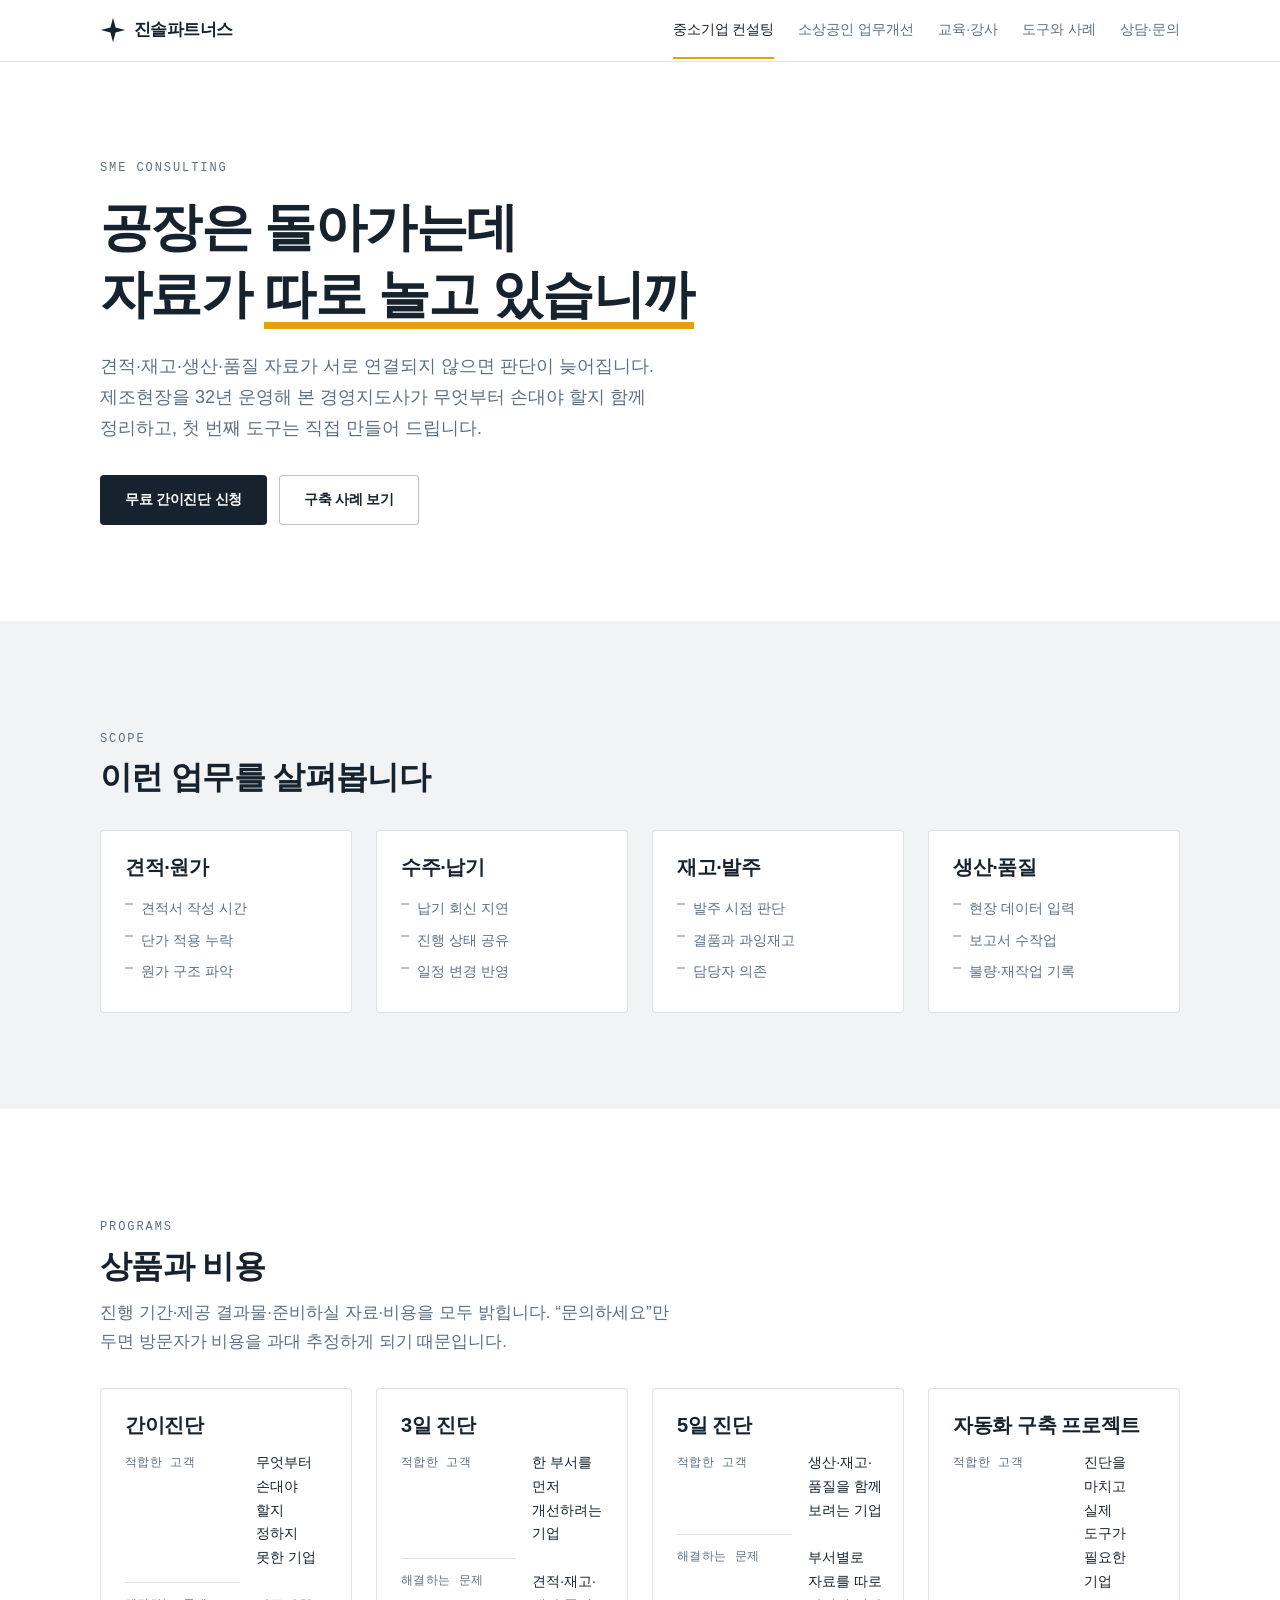
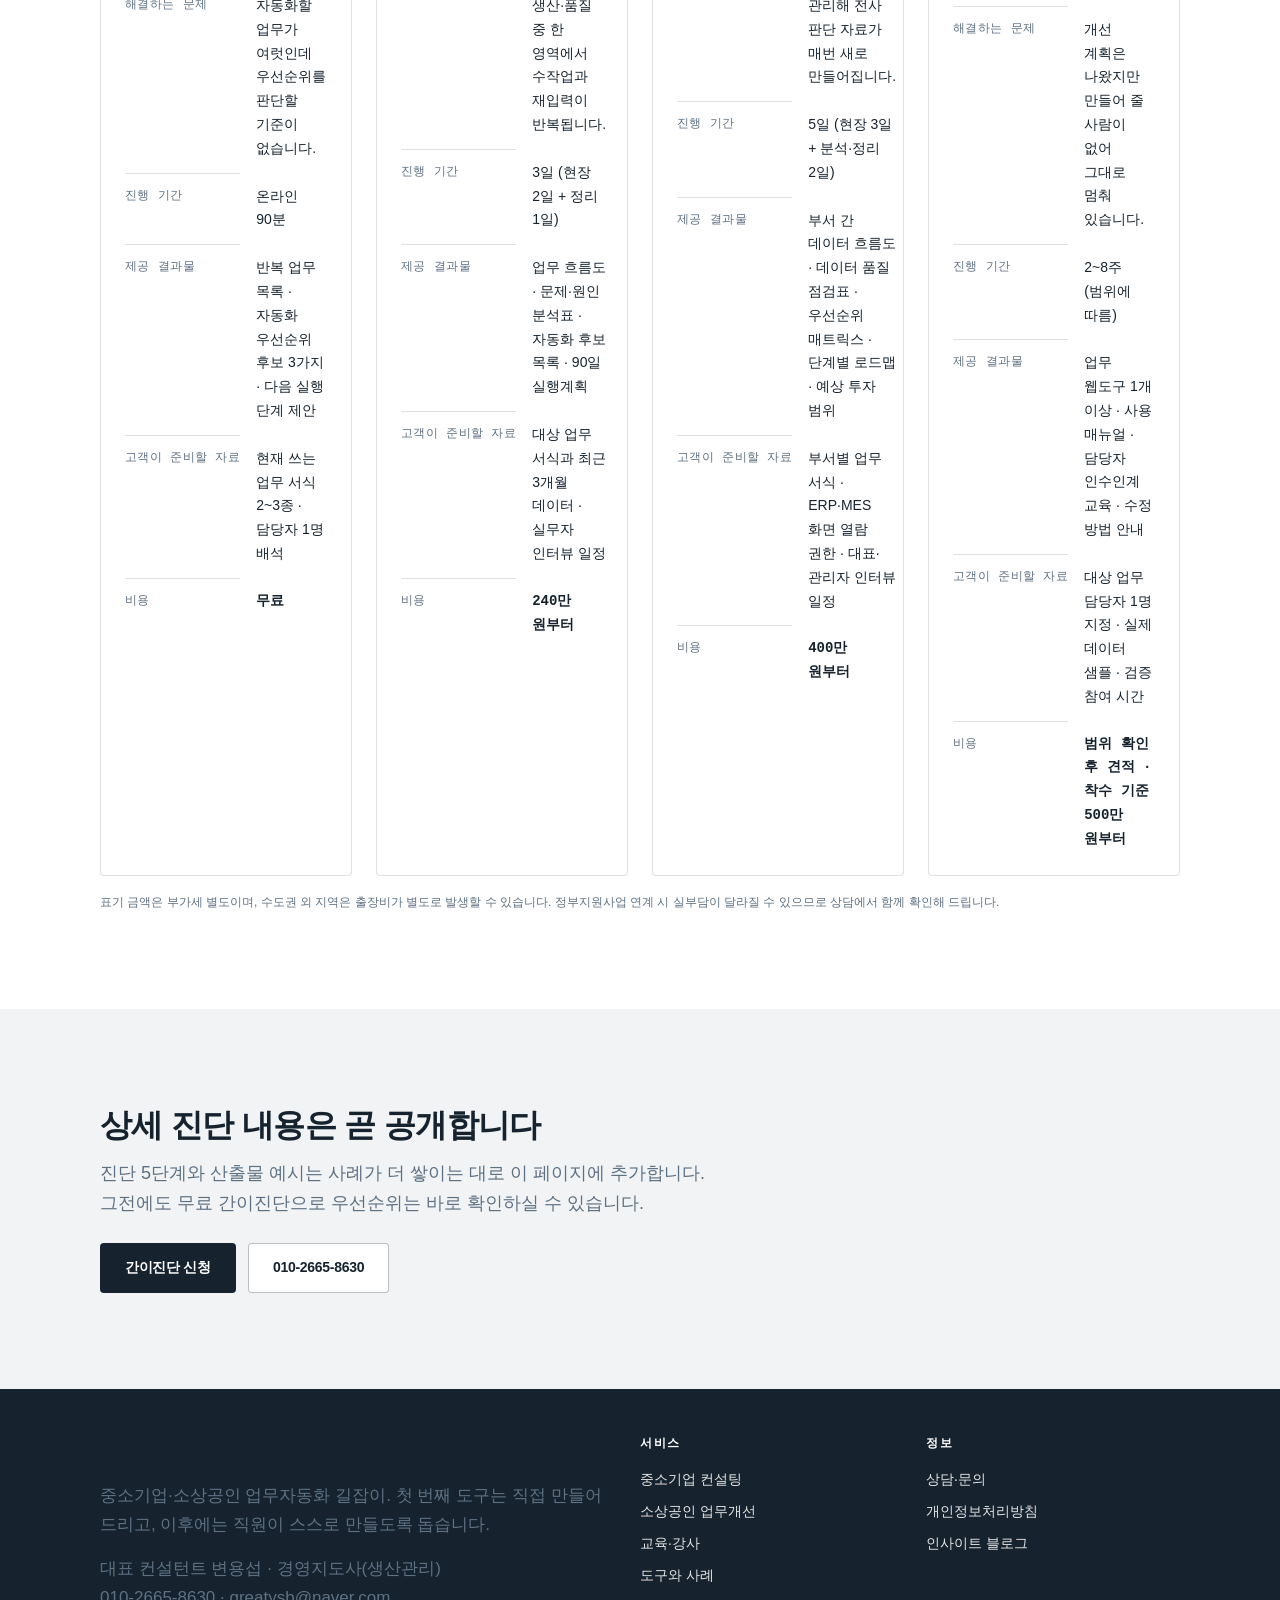
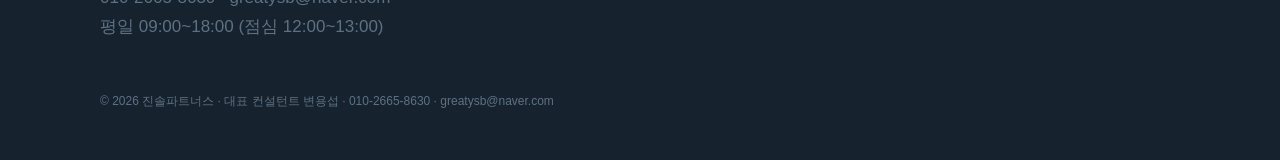
==== consulting/index.html @ 37d1ff68 "Release redesigned Jinsol Partners website" ====
<!DOCTYPE html>
<html lang="ko">
<head>
<meta charset="UTF-8">
<meta name="viewport" content="width=device-width, initial-scale=1">
<title>중소기업 AX 컨설팅 | 진솔파트너스</title>
<meta name="description" content="견적·재고·생산·품질 업무의 자동화 진단과 구축. 진행 기간·결과물·준비 자료·비용 범위를 모두 공개합니다. 제조현장 32년 경영지도사가 진행합니다.">
<link rel="canonical" href="https://jinsolpartners.com/consulting/">
<meta property="og:type" content="website">
<meta property="og:title" content="중소기업 AX 컨설팅 | 진솔파트너스">
<meta property="og:description" content="보고서가 아니라 작동하는 도구를 남깁니다.">
<meta property="og:url" content="https://jinsolpartners.com/consulting/">
<meta property="og:image" content="https://jinsolpartners.com/assets/images/og-default.png">
<meta property="og:site_name" content="진솔파트너스 TrueNorth Solution">
<link rel="icon" href="/favicon.svg" type="image/svg+xml">
<link rel="apple-touch-icon" href="/apple-touch-icon.png">
<link rel="stylesheet" href="/assets/css/tokens.css">
<link rel="stylesheet" href="/assets/css/base.css">
<link rel="stylesheet" href="/assets/css/components.css">

</head>
<body>
<a class="skip" href="#main">본문으로 건너뛰기</a>

<header class="site-header">
  <div class="wrap">
    <a class="site-header__brand" href="/"><svg viewBox="0 0 64 64" aria-hidden="true" fill="currentColor"><path d="M32 2 L38.36 25.64 L62 32 L38.36 38.36 L32 62 L25.64 38.36 L2 32 L25.64 25.64 Z"/></svg><span class="site-header__name">진솔파트너스</span></a>
    <nav class="nav" aria-label="주요 메뉴"><ul>
      <li><a href="/consulting/" aria-current="page">중소기업 컨설팅</a></li>
      <li><a href="/small-business/">소상공인 업무개선</a></li>
      <li><a href="/education/">교육·강사</a></li>
      <li><a href="/tools/">도구와 사례</a></li>
      <li><a href="/contact/">상담·문의</a></li>
    </ul></nav>
    <button class="nav-toggle" type="button" aria-expanded="false" aria-controls="nav-drawer"><span class="sr">메뉴 열기</span><svg viewBox="0 0 24 24" fill="none" stroke="currentColor" stroke-width="2" aria-hidden="true"><path d="M4 7h16M4 12h16M4 17h16"/></svg></button>
  </div>
  <div class="nav-drawer" id="nav-drawer">
    <a href="/consulting/">중소기업 컨설팅</a>
    <a href="/small-business/">소상공인 업무개선</a>
    <a href="/education/">교육·강사</a>
    <a href="/tools/">도구와 사례</a>
    <a href="/contact/">상담·문의</a>
  </div>
</header>

<main id="main">
  <section class="section">
    <div class="wrap">
      <p class="sec-head__eyebrow">SME Consulting</p>
      <h1 style="margin-top:var(--s4)">공장은 돌아가는데<br>자료가 <span class="hl">따로 놀고 있습니까</span></h1>
      <p class="lead" style="margin-top:var(--s5)">견적·재고·생산·품질 자료가 서로 연결되지 않으면 판단이 늦어집니다. 제조현장을 32년 운영해 본 경영지도사가 무엇부터 손대야 할지 함께 정리하고, 첫 번째 도구는 직접 만들어 드립니다.</p>
      <div class="btn-row" style="margin-top:var(--s6)">
        <a class="btn btn--primary" href="/contact/#consulting">무료 간이진단 신청</a>
        <a class="btn btn--secondary" href="/tools/">구축 사례 보기</a>
      </div>
    </div>
  </section>

  <section class="section section--paper">
    <div class="wrap">
      <div class="sec-head">
        <p class="sec-head__eyebrow">Scope</p>
        <h2>이런 업무를 살펴봅니다</h2>
      </div>
      <div class="grid">
        <article class="card"><h3>견적·원가</h3><ul class="dash"><li>견적서 작성 시간</li><li>단가 적용 누락</li><li>원가 구조 파악</li></ul></article>
        <article class="card"><h3>수주·납기</h3><ul class="dash"><li>납기 회신 지연</li><li>진행 상태 공유</li><li>일정 변경 반영</li></ul></article>
        <article class="card"><h3>재고·발주</h3><ul class="dash"><li>발주 시점 판단</li><li>결품과 과잉재고</li><li>담당자 의존</li></ul></article>
        <article class="card"><h3>생산·품질</h3><ul class="dash"><li>현장 데이터 입력</li><li>보고서 수작업</li><li>불량·재작업 기록</li></ul></article>
      </div>
    </div>
  </section>

  <section class="section">
    <div class="wrap">
      <div class="sec-head">
        <p class="sec-head__eyebrow">Programs</p>
        <h2>상품과 비용</h2>
        <p>진행 기간·제공 결과물·준비하실 자료·비용을 모두 밝힙니다. “문의하세요”만 두면 방문자가 비용을 과대 추정하게 되기 때문입니다.</p>
      </div>
      <div data-render="services" data-track="consulting" data-label="컨설팅 상품"><p class="lead">상품 정보를 불러오는 중입니다.</p></div>
    </div>
  </section>

  <section class="section section--paper">
    <div class="wrap">
      <h2>상세 진단 내용은 곧 공개합니다</h2>
      <p class="lead" style="margin-top:var(--s3)">진단 5단계와 산출물 예시는 사례가 더 쌓이는 대로 이 페이지에 추가합니다. 그전에도 무료 간이진단으로 우선순위는 바로 확인하실 수 있습니다.</p>
      <div class="btn-row" style="margin-top:var(--s5)">
        <a class="btn btn--primary" href="/contact/#consulting">간이진단 신청</a>
        <a class="btn btn--secondary" href="tel:01026658630">010-2665-8630</a>
      </div>
    </div>
  </section>
</main>

<footer class="site-footer">
  <div class="wrap">
    <div class="site-footer__cols">
      <div class="stack">
        <strong>진솔파트너스</strong>
        <p>중소기업·소상공인 업무자동화 길잡이. 첫 번째 도구는 직접 만들어 드리고, 이후에는 직원이 스스로 만들도록 돕습니다.</p>
        <p>대표 컨설턴트 변용섭 · 경영지도사(생산관리)<br>010-2665-8630 · greatysb@naver.com<br>평일 09:00~18:00 (점심 12:00~13:00)</p>
      </div>
      <div><h3>서비스</h3><ul>
        <li><a href="/consulting/">중소기업 컨설팅</a></li>
        <li><a href="/small-business/">소상공인 업무개선</a></li>
        <li><a href="/education/">교육·강사</a></li>
        <li><a href="/tools/">도구와 사례</a></li>
      </ul></div>
      <div><h3>정보</h3><ul>
        <li><a href="/contact/">상담·문의</a></li>
        <li><a href="/privacy/">개인정보처리방침</a></li>
        <li><a href="https://truenorth-solution.tistory.com/" target="_blank" rel="noopener">인사이트 블로그</a></li>
      </ul></div>
    </div>
    <p class="site-footer__bottom">&copy; 2026 진솔파트너스 · 대표 컨설턴트 변용섭 · 010-2665-8630 · greatysb@naver.com</p>
  </div>
</footer>

<div class="consult-bar no-print">
  <a href="tel:01026658630"><svg viewBox="0 0 24 24" fill="none" stroke="currentColor" stroke-width="2" aria-hidden="true"><path d="M5 4h4l2 5-2.5 1.5a11 11 0 005 5L15 13l5 2v4a1 1 0 01-1 1A16 16 0 013 5a1 1 0 011-1z"/></svg>전화 상담</a>
  <a href="/contact/#consulting"><svg viewBox="0 0 24 24" fill="none" stroke="currentColor" stroke-width="2" aria-hidden="true"><path d="M21 12a8 8 0 01-8 8H7l-4 3V12a8 8 0 018-8h2a8 8 0 018 8z"/></svg>진단 신청</a>
</div>

<script src="/assets/js/nav.js" defer></script>
<script src="/assets/js/data.js" defer></script>
</body>
</html>
---- assets/css/tokens.css ----
/* ============================================================
   tokens.css — 디자인 토큰 (WU-00)
   기획안 11-2 「계측」 팔레트 / 11-3 활자
   ------------------------------------------------------------
   [중요] 이 파일이 리터럴 색상값을 쓸 수 있는 유일한 곳입니다.
      다른 CSS/HTML에서는 반드시 var(--*) 를 씁니다. (하네스 D-01)
   ============================================================ */

:root{
  /* ── 색 ── 기획안 11-2 */
  --ink:    #16232E;   /* 제목·헤더·버튼 */
  --steel:  #5E7183;   /* 본문·보조 문구 */
  --signal: #E5A00D;   /* 강조 — §대비 주의 참조 */
  --paper:  #F1F3F4;   /* 섹션 교차 배경 */
  --white:  #FFFFFF;   /* 기본 배경 */

  /* 파생색 — 새 hex를 만들지 않고 위 5색에서 뽑습니다 */
  --line:      color-mix(in srgb, var(--ink) 14%, transparent);
  --line-firm: color-mix(in srgb, var(--ink) 28%, transparent);
  --ink-soft:  color-mix(in srgb, var(--ink) 70%, var(--white));
  --on-ink:    color-mix(in srgb, var(--white) 88%, var(--ink));
  --mark:      color-mix(in srgb, var(--signal) 26%, var(--white));

  /* ── 대비 실측 (개발지시서 §4-1) ──────────────────────────
     신호 노랑 on 흰색 ......... 2.24:1  NG  텍스트 색 사용 금지
     신호 노랑 on 잉크 ......... 7.13:1  OK
     스틸 on 흰색 .............. 5.04:1  OK
     스틸 on 페이퍼 ............ 4.53:1  OK  (여유 없음 — 본문만)
     잉크 on 흰색 .............. 16.0:1  OK
     흰 배경에서의 강조는 텍스트 색이 아니라 밑줄 바·마커로 합니다.
     ------------------------------------------------------- */

  /* ── 활자 ── 기획안 11-3 : 로컬 폰트만 (외부 CDN 금지) */
  --font-kr: 'Pretendard Variable', Pretendard, -apple-system,
             'Segoe UI', 'Malgun Gothic', 'Apple SD Gothic Neo', sans-serif;
  --font-mono: ui-monospace, 'SFMono-Regular', Consolas,
               'D2Coding', 'Nanum Gothic Coding', monospace;

  --fs-hero:  clamp(26px, 6.5vw, 52px);
  --fs-h2:    clamp(22px, 3.4vw, 32px);
  --fs-h3:    clamp(17px, 2.2vw, 20px);
  --fs-body:  clamp(15px, 1.7vw, 17px);
  --fs-small: 14px;
  --fs-micro: 12px;

  --lh-tight: 1.28;
  --lh-body:  1.7;

  /* ── 간격 ── 4px 배수 */
  --s1: 4px;   --s2: 8px;   --s3: 12px;  --s4: 16px;
  --s5: 24px;  --s6: 32px;  --s7: 48px;  --s8: 64px;  --s9: 96px;

  /* ── 레이아웃 ── 기획안 12-1 */
  --wrap: 1120px;
  --gutter: 20px;
  --radius: 4px;          /* 기획안 11-5 : 카드 구분은 1px 선, 과한 라운드 금지 */
  --tap: 44px;            /* 최소 터치 대상 */
  --bar-h: 60px;          /* 모바일 고정 상담 바 높이 */

  /* ── 모션 ── 기획안 11-5 : 페이드·숫자 카운트 수준까지 */
  --dur: 200ms;
  --ease: ease-out;
}
---- assets/css/base.css ----
/* ============================================================
   base.css — 리셋 · 타이포 · 레이아웃 기본 (WU-00)
   ============================================================ */

*,*::before,*::after{ box-sizing:border-box; margin:0; padding:0; }

html{
  font-family:var(--font-kr);
  font-size:var(--fs-body);
  line-height:var(--lh-body);
  color:var(--ink);
  background:var(--white);
  /* 한글은 어절 단위 줄바꿈, 한 어절이 폭을 넘으면 강제 분리 */
  word-break:keep-all;
  overflow-wrap:break-word;
  font-feature-settings:'tnum' 1;   /* 표 숫자 정렬 */
  -webkit-text-size-adjust:100%;
  scroll-behavior:smooth;
}

body{
  min-height:100vh;
  /* 모바일 고정 상담 바가 본문 하단을 가리지 않도록 */
  padding-bottom:calc(var(--bar-h) + env(safe-area-inset-bottom, 0px));
}
@media (min-width:640px){ body{ padding-bottom:0; } }

img,svg{ max-width:100%; height:auto; display:block; }
a{ color:inherit; text-decoration:none; }
ul,ol{ list-style:none; }
button,input,select,textarea{ font:inherit; color:inherit; }
table{ border-collapse:collapse; width:100%; }

/* ── 제목 ── */
h1,h2,h3,h4{ line-height:var(--lh-tight); font-weight:700; letter-spacing:-.02em; }
h1{ font-size:var(--fs-hero); font-weight:800; letter-spacing:-.03em; }
h2{ font-size:var(--fs-h2); }
h3{ font-size:var(--fs-h3); }

p{ color:var(--steel); }
strong{ font-weight:700; color:var(--ink); }

/* 숫자·단계·프로세스 — 기획안 11-3 시그니처 활자 */
.mono{ font-family:var(--font-mono); font-weight:400; letter-spacing:-.01em; }

/* ── 레이아웃 ── */
.wrap{ max-width:var(--wrap); margin-inline:auto; padding-inline:var(--gutter); }
.section{ padding-block:var(--s8); }
.section--paper{ background:var(--paper); }
@media (min-width:1024px){ .section{ padding-block:var(--s9); } }

.grid{ display:grid; gap:var(--s5); grid-template-columns:repeat(auto-fit, minmax(240px, 1fr)); }
.grid--2{ display:grid; gap:var(--s5); grid-template-columns:1fr; }
@media (min-width:640px){ .grid--2{ grid-template-columns:1fr 1fr; } }

.stack > * + *{ margin-top:var(--s4); }
.lead{ font-size:calc(var(--fs-body) + 1px); color:var(--steel); max-width:62ch; }

/* ── 강조 ── 흰 배경에서는 텍스트 색이 아니라 밑줄 바 (개발지시서 §4-1) ── */
.hl{ position:relative; display:inline-block; color:var(--ink); }
.hl::after{
  content:''; position:absolute; left:0; right:0; bottom:-.04em;
  height:.14em; min-height:3px; background:var(--signal);
}
/* 잉크 배경 위에서는 신호 노랑 텍스트 허용 (7.13:1) */
.on-ink .hl-text{ color:var(--signal); }
.mark{ background-color:var(--mark); padding:0 .18em; }

/* ── 접근성 ── */
:focus-visible{ outline:3px solid var(--signal); outline-offset:2px; }
.skip{
  position:absolute; left:-9999px; top:0; z-index:100;
  background:var(--ink); color:var(--white); padding:var(--s3) var(--s4);
}
.skip:focus{ left:var(--s3); top:var(--s3); }
.sr{
  position:absolute; width:1px; height:1px; overflow:hidden;
  clip-path:inset(50%); white-space:nowrap;
}

@media (prefers-reduced-motion: reduce){
  html{ scroll-behavior:auto; }
  *,*::before,*::after{
    animation-duration:.001ms !important;
    animation-iteration-count:1 !important;
    transition-duration:.001ms !important;
  }
}

/* ── 미결 토큰 표시 ── 개발지시서 §9 : 숨기지 않습니다 ── */
.tbd{
  display:inline-block; font-family:var(--font-mono); font-size:var(--fs-micro);
  color:var(--ink); background-color:var(--mark);
  border:1px dashed var(--line-firm); border-radius:var(--radius);
  padding:2px 6px;
}

/* ── 인쇄 ── */
@media print{
  body{ padding-bottom:0; }
  .site-header,.site-footer,.consult-bar,.no-print{ display:none !important; }
  .section{ padding-block:var(--s5); }
}
---- assets/css/components.css ----
/* ============================================================
   components.css — 공용 컴포넌트 (WU-00)
   개발지시서 §6-1 목록 외 컴포넌트를 여기에 추가하지 않습니다.
   ============================================================ */

/* ── 헤더 ── */
.site-header{
  position:sticky; top:0; z-index:20;
  background:var(--white);
  border-bottom:1px solid var(--line);
  transition:padding var(--dur) var(--ease);
}
.site-header .wrap{ display:flex; align-items:center; justify-content:space-between; gap:var(--s4); }
.site-header__brand{ display:flex; align-items:center; gap:var(--s2); padding-block:var(--s4); }
.site-header__brand svg{ width:26px; height:26px; color:var(--ink); }
.site-header__name{ font-weight:800; letter-spacing:-.03em; font-size:17px; }
.site-header.is-compact .site-header__brand{ padding-block:var(--s3); }

.nav{ display:none; }
.nav ul{ display:flex; gap:var(--s5); }
.nav a{ display:block; padding-block:var(--s4); font-size:var(--fs-small); font-weight:500; color:var(--steel); border-bottom:2px solid transparent; }
.nav a:hover,.nav a[aria-current="page"]{ color:var(--ink); border-bottom-color:var(--signal); }
@media (min-width:1024px){ .nav{ display:block; } }

.nav-toggle{
  display:flex; align-items:center; justify-content:center;
  width:var(--tap); height:var(--tap);
  background:none; border:1px solid var(--line-firm); border-radius:var(--radius); cursor:pointer;
}
.nav-toggle svg{ width:20px; height:20px; color:var(--ink); }
@media (min-width:1024px){ .nav-toggle{ display:none; } }

.nav-drawer{ display:none; border-top:1px solid var(--line); background:var(--white); }
.nav-drawer.is-open{ display:block; }
.nav-drawer a{ display:block; padding:var(--s4) var(--gutter); border-bottom:1px solid var(--line); font-weight:500; }
@media (min-width:1024px){ .nav-drawer,.nav-drawer.is-open{ display:none; } }

/* ── 버튼 ── */
.btn{
  display:inline-flex; align-items:center; justify-content:center; gap:var(--s2);
  min-height:var(--tap); padding:var(--s3) var(--s5);
  border:1px solid transparent; border-radius:var(--radius);
  font-size:var(--fs-small); font-weight:700; letter-spacing:-.02em;
  cursor:pointer; text-align:center;
  transition:background-color var(--dur) var(--ease), color var(--dur) var(--ease);
}
.btn--primary{ background:var(--ink); color:var(--white); }
.btn--primary:hover{ background:var(--ink-soft); }
.btn--secondary{ background:var(--white); color:var(--ink); border-color:var(--line-firm); }
.btn--secondary:hover{ background:var(--paper); }
.btn--text{ padding-inline:0; color:var(--ink); border-bottom:2px solid var(--signal); border-radius:0; min-height:auto; }
.btn[disabled]{ opacity:.55; cursor:not-allowed; }
.btn-row{ display:flex; flex-wrap:wrap; gap:var(--s3); }
@media (max-width:639px){ .btn-row .btn{ width:100%; } }

/* ── 섹션 헤더 ── */
.sec-head{ margin-bottom:var(--s6); }
.sec-head__eyebrow{
  font-family:var(--font-mono); font-size:var(--fs-micro);
  letter-spacing:.16em; color:var(--steel); text-transform:uppercase;
}
.sec-head h2{ margin-top:var(--s2); }
.sec-head p{ margin-top:var(--s3); max-width:62ch; }

/* ── 카드 ── 기획안 11-5 : 구분은 1px 선, 그림자 없음 ── */
.card{
  background:var(--white);
  border:1px solid var(--line);
  border-radius:var(--radius);
  padding:var(--s5);
  display:flex; flex-direction:column; gap:var(--s3);
}
.card--fill{ background:var(--ink); color:var(--on-ink); border-color:var(--ink); }
.card--fill h3,.card--fill strong{ color:var(--white); }
.card--fill p{ color:var(--on-ink); }
.card__no{ font-family:var(--font-mono); font-size:var(--fs-micro); letter-spacing:.12em; color:var(--steel); }
.card--fill .card__no{ color:var(--signal); }
.card__link{ margin-top:auto; align-self:flex-start; display:inline-flex; align-items:center;
  min-height:var(--tap); font-size:var(--fs-small); font-weight:700; color:var(--ink);
  border-bottom:2px solid var(--signal); }

/* ── 방위 눈금 스트립 ── 기획안 11-4 : 전체에서 2~3회만 ── */
.compass-rule{ color:var(--line-firm); margin-block:var(--s7); }
.compass-rule svg{ width:100%; height:14px; }

/* ── 표준 항목 정의 리스트 ── 서비스 6 / 사례 6 / 교육 7 ── */
.std{ display:grid; gap:var(--s3) var(--s4); grid-template-columns:1fr; }
@media (min-width:640px){ .std{ grid-template-columns:auto 1fr; } }
.std dt{
  font-family:var(--font-mono); font-size:var(--fs-micro); letter-spacing:.04em;
  color:var(--steel); padding-top:2px; white-space:nowrap;
}
.std dd{ font-size:var(--fs-small); color:var(--ink); }
.std dd + dt{ border-top:1px solid var(--line); padding-top:var(--s3); }
.std dt + dd{ border-top:0; }
@media (min-width:640px){ .std dd + dt{ padding-top:var(--s3); } .std dt:nth-of-type(n+2) ~ dd{ padding-top:var(--s3); } }

.price{ font-family:var(--font-mono); font-weight:700; color:var(--ink); }
.price-note{ margin-top:var(--s4); font-size:var(--fs-micro); color:var(--steel); }

/* ── KPI ── 숫자는 잉크, 강조는 밑줄 바 ── */
.kpi{ display:grid; gap:var(--s4); grid-template-columns:repeat(2,1fr); border-block:1px solid var(--line); padding-block:var(--s5); }
@media (min-width:768px){ .kpi{ grid-template-columns:repeat(4,1fr); } }
.kpi__n{ font-family:var(--font-mono); font-size:clamp(20px,3.2vw,28px); font-weight:700; color:var(--ink); }
.kpi__l{ margin-top:var(--s2); font-size:var(--fs-micro); color:var(--steel); line-height:1.4; }
.kpi__src{ display:block; margin-top:var(--s1); font-size:var(--fs-micro); color:var(--steel); }

/* ── 경력 타임라인 ── */
.timeline{ display:grid; gap:var(--s5); }
.job{ display:grid; gap:var(--s2) var(--s5); grid-template-columns:1fr; padding-bottom:var(--s5); border-bottom:1px solid var(--line); }
@media (min-width:640px){ .job{ grid-template-columns:150px 1fr; } }
.job__when{ font-family:var(--font-mono); font-size:var(--fs-micro); color:var(--steel); }
.job__org{ font-weight:700; }
.job__desc{ margin-top:var(--s2); font-size:var(--fs-small); }

/* ── 태그 ── */
.tags{ display:flex; flex-wrap:wrap; gap:var(--s2); }
.tags li{ border:1px solid var(--line-firm); border-radius:var(--radius); padding:var(--s1) var(--s3); font-size:var(--fs-micro); color:var(--steel); }

/* ── 대조표 ── */
.contrast{ display:grid; gap:var(--s5); grid-template-columns:1fr; }
@media (min-width:640px){ .contrast{ grid-template-columns:1fr 1fr; } }
.contrast__col h3{ padding-bottom:var(--s3); border-bottom:2px solid var(--line-firm); }
.contrast__col li{ padding:var(--s3) 0; border-bottom:1px solid var(--line); font-size:var(--fs-small); }
.contrast__col--do h3{ border-bottom-color:var(--signal); }

/* ── 폼 ── */
.field{ display:flex; flex-direction:column; gap:var(--s2); margin-bottom:var(--s4); }
.field label{ font-size:var(--fs-small); font-weight:700; }
.field .req{ color:var(--ink); font-family:var(--font-mono); }
.field input,.field select,.field textarea{
  min-height:var(--tap); padding:var(--s3);
  border:1px solid var(--line-firm); border-radius:var(--radius);
  background:var(--white);
}
.field textarea{ min-height:120px; resize:vertical; }
.field__hint{ font-size:var(--fs-micro); color:var(--steel); }
.field__err{ font-size:var(--fs-micro); color:var(--ink); font-weight:700; }
.field--check{ flex-direction:row; align-items:flex-start; gap:var(--s3); min-height:var(--tap); }
.field--check input{ min-height:auto; width:24px; height:24px; margin-top:2px; flex:0 0 auto; }
.field--check label{ font-weight:400; font-size:var(--fs-small); }
.hp{ position:absolute; left:-9999px; }        /* honeypot */
.form-status{ margin-top:var(--s4); padding:var(--s4); border:1px solid var(--line-firm); border-radius:var(--radius); font-size:var(--fs-small); }
.form-status:empty{ display:none; }

/* ── 모바일 고정 상담 바 ── 기획안 12-2 ── */
.consult-bar{
  position:fixed; left:0; right:0; bottom:0; z-index:30;
  display:grid; grid-template-columns:1fr 1fr;
  background:var(--ink);
  padding-bottom:env(safe-area-inset-bottom, 0px);
}
.consult-bar a,.consult-bar span{
  display:flex; align-items:center; justify-content:center; gap:var(--s2);
  min-height:var(--bar-h); color:var(--white);
  font-size:var(--fs-small); font-weight:700;
}
.consult-bar span{ color:var(--on-ink); }
.consult-bar a + *{ border-left:1px solid var(--line-firm); }
.consult-bar svg{ width:18px; height:18px; color:var(--signal); }
@media (min-width:640px){ .consult-bar{ display:none; } }

/* ── 푸터 ── */
.site-footer{ background:var(--ink); color:var(--on-ink); padding-block:var(--s7); }
.site-footer h2,.site-footer h3{ color:var(--white); }
.site-footer a{ color:var(--on-ink); }
.site-footer a:hover{ color:var(--signal); }
.site-footer__cols{ display:grid; gap:var(--s6); grid-template-columns:1fr; }
@media (min-width:768px){ .site-footer__cols{ grid-template-columns:2fr 1fr 1fr; } }
.site-footer h3{ font-size:var(--fs-micro); font-family:var(--font-mono); letter-spacing:.14em; text-transform:uppercase; margin-bottom:var(--s3); }
.site-footer li{ font-size:var(--fs-small); padding-block:var(--s1); }
.site-footer__bottom{ margin-top:var(--s6); padding-top:var(--s4); border-top:1px solid var(--line-firm); font-size:var(--fs-micro); }

/* ── 점 목록 ── 이모지 대신 선 표식 (기획안 11-5) ── */
.dash li{ position:relative; padding-left:var(--s4); font-size:var(--fs-small); color:var(--steel); padding-block:var(--s1); }
.dash li::before{ content:''; position:absolute; left:0; top:.75em; width:8px; height:2px; background:var(--line-firm); }

/* ── 도구 화면 ── */
.shot{
  overflow:hidden; background:var(--paper);
  border:1px solid var(--line-firm); border-radius:var(--radius);
}
.shot img{ display:block; width:100%; height:auto; }
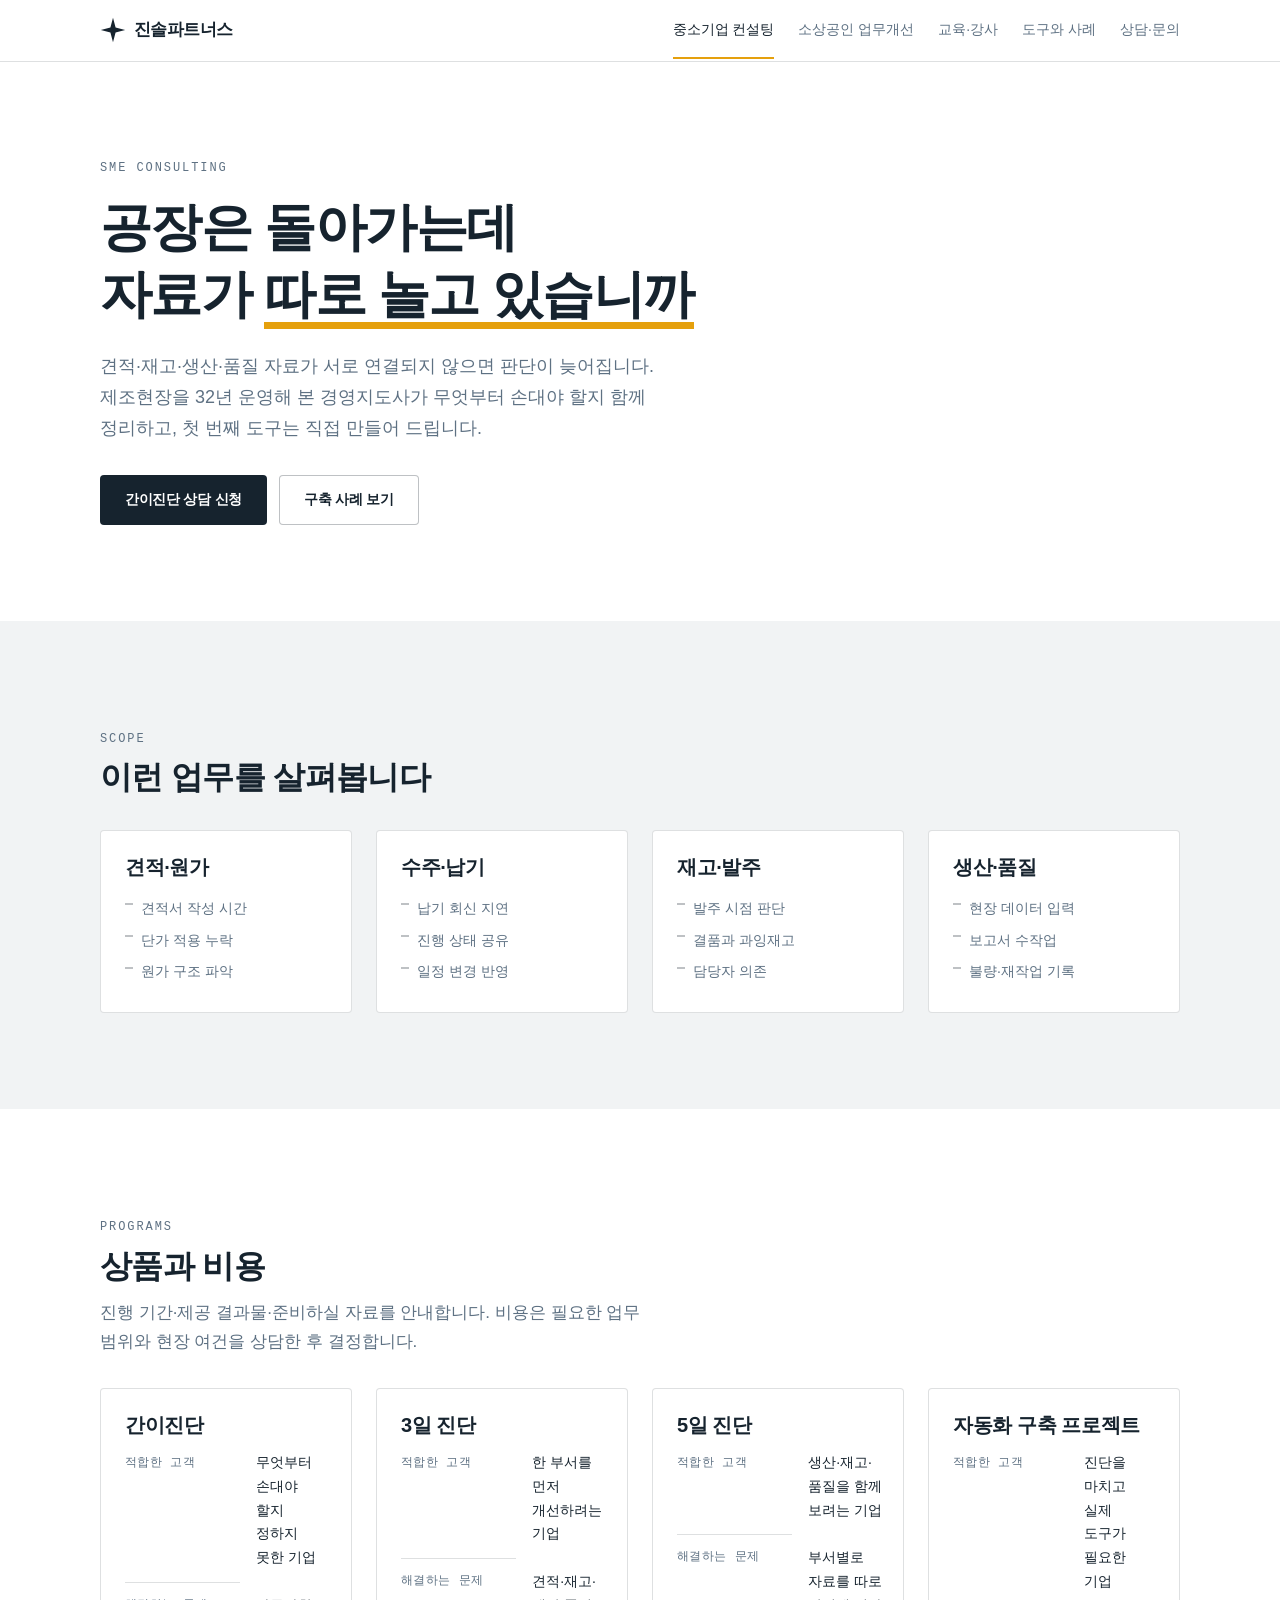
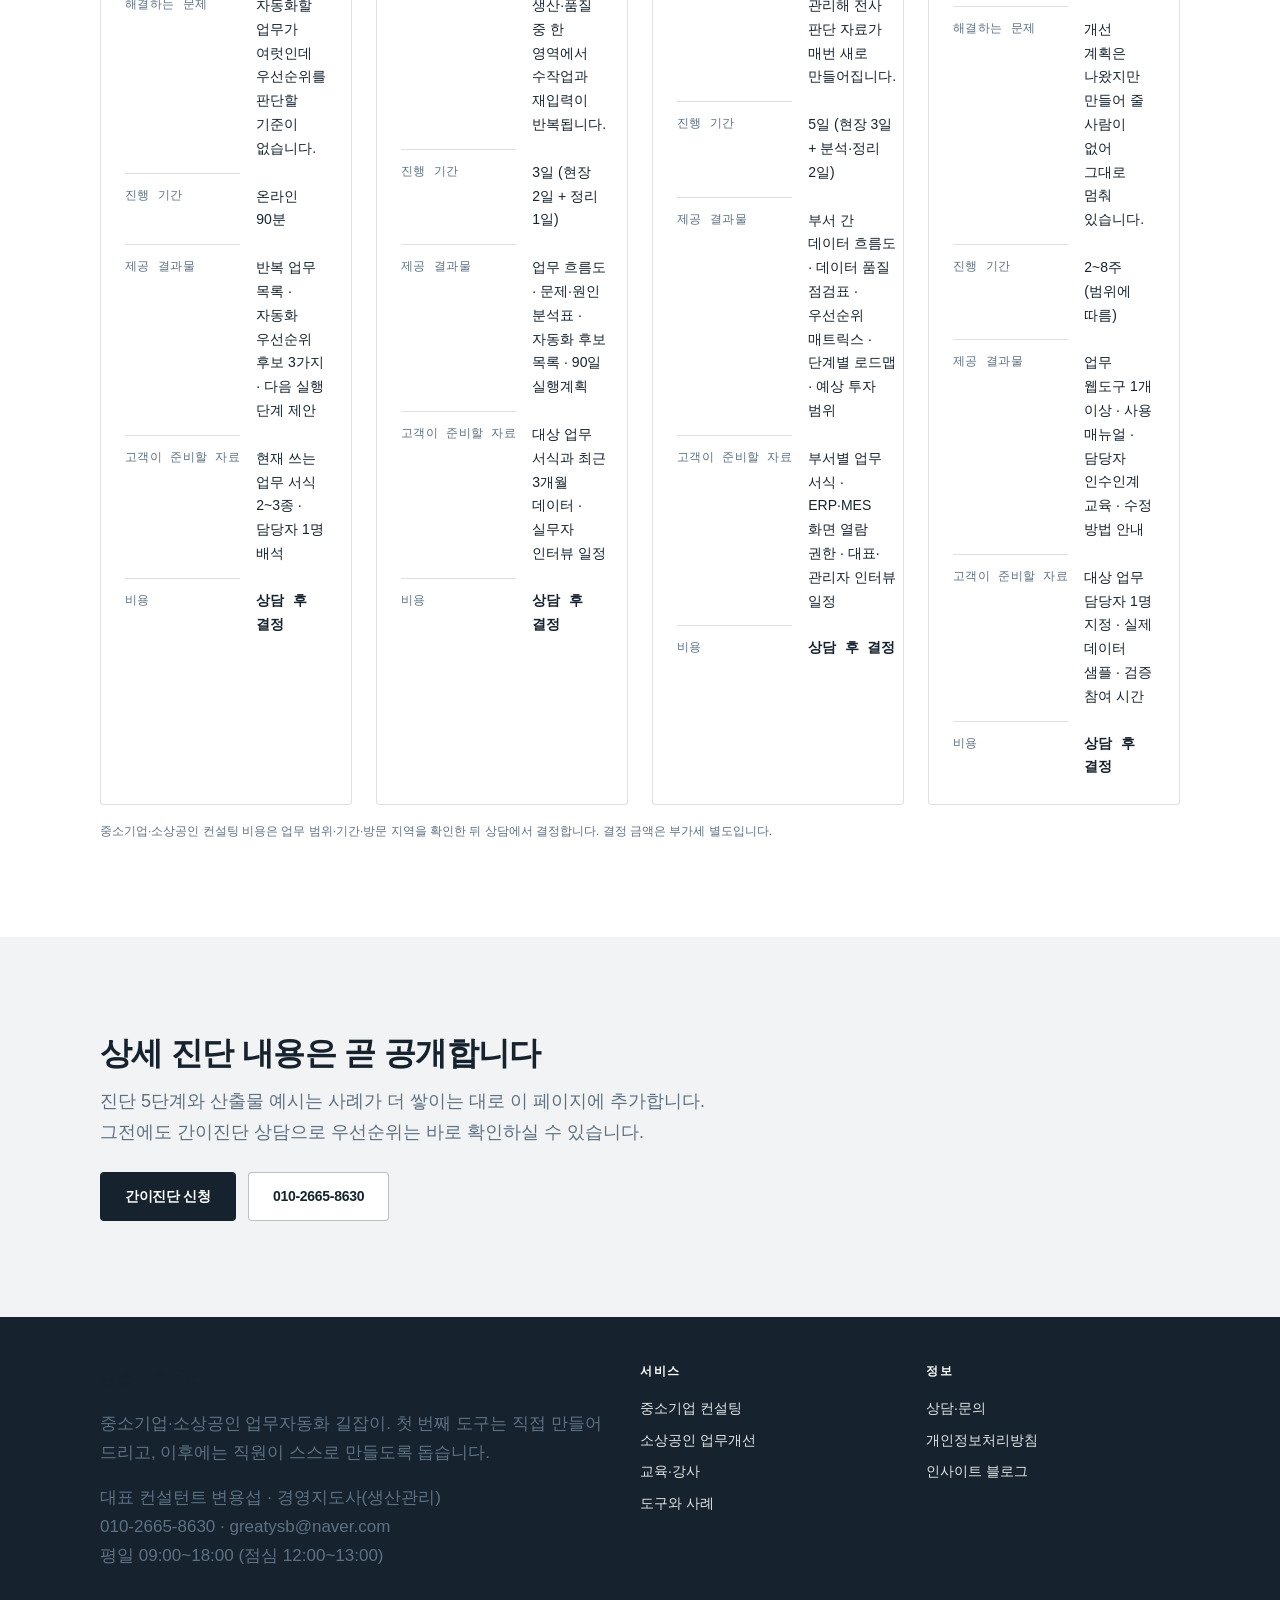
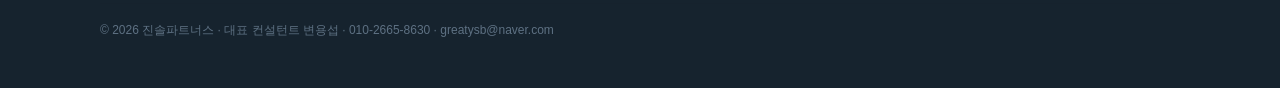
==== commit 6167c49d: "Set consulting prices after consultation" ====
--- a/consulting/index.html
+++ b/consulting/index.html
@@ -4,7 +4,7 @@
 <meta charset="UTF-8">
 <meta name="viewport" content="width=device-width, initial-scale=1">
 <title>중소기업 AX 컨설팅 | 진솔파트너스</title>
-<meta name="description" content="견적·재고·생산·품질 업무의 자동화 진단과 구축. 진행 기간·결과물·준비 자료·비용 범위를 모두 공개합니다. 제조현장 32년 경영지도사가 진행합니다.">
+<meta name="description" content="견적·재고·생산·품질 업무의 자동화 진단과 구축. 진행 기간·결과물·준비 자료를 안내하고 비용은 상담 후 결정합니다. 제조현장 32년 경영지도사가 진행합니다.">
 <link rel="canonical" href="https://jinsolpartners.com/consulting/">
 <meta property="og:type" content="website">
 <meta property="og:title" content="중소기업 AX 컨설팅 | 진솔파트너스">
@@ -50,7 +50,7 @@
       <h1 style="margin-top:var(--s4)">공장은 돌아가는데<br>자료가 <span class="hl">따로 놀고 있습니까</span></h1>
       <p class="lead" style="margin-top:var(--s5)">견적·재고·생산·품질 자료가 서로 연결되지 않으면 판단이 늦어집니다. 제조현장을 32년 운영해 본 경영지도사가 무엇부터 손대야 할지 함께 정리하고, 첫 번째 도구는 직접 만들어 드립니다.</p>
       <div class="btn-row" style="margin-top:var(--s6)">
-        <a class="btn btn--primary" href="/contact/#consulting">무료 간이진단 신청</a>
+        <a class="btn btn--primary" href="/contact/#consulting">간이진단 상담 신청</a>
         <a class="btn btn--secondary" href="/tools/">구축 사례 보기</a>
       </div>
     </div>
@@ -76,7 +76,7 @@
       <div class="sec-head">
         <p class="sec-head__eyebrow">Programs</p>
         <h2>상품과 비용</h2>
-        <p>진행 기간·제공 결과물·준비하실 자료·비용을 모두 밝힙니다. “문의하세요”만 두면 방문자가 비용을 과대 추정하게 되기 때문입니다.</p>
+        <p>진행 기간·제공 결과물·준비하실 자료를 안내합니다. 비용은 필요한 업무 범위와 현장 여건을 상담한 후 결정합니다.</p>
       </div>
       <div data-render="services" data-track="consulting" data-label="컨설팅 상품"><p class="lead">상품 정보를 불러오는 중입니다.</p></div>
     </div>
@@ -85,7 +85,7 @@
   <section class="section section--paper">
     <div class="wrap">
       <h2>상세 진단 내용은 곧 공개합니다</h2>
-      <p class="lead" style="margin-top:var(--s3)">진단 5단계와 산출물 예시는 사례가 더 쌓이는 대로 이 페이지에 추가합니다. 그전에도 무료 간이진단으로 우선순위는 바로 확인하실 수 있습니다.</p>
+      <p class="lead" style="margin-top:var(--s3)">진단 5단계와 산출물 예시는 사례가 더 쌓이는 대로 이 페이지에 추가합니다. 그전에도 간이진단 상담으로 우선순위는 바로 확인하실 수 있습니다.</p>
       <div class="btn-row" style="margin-top:var(--s5)">
         <a class="btn btn--primary" href="/contact/#consulting">간이진단 신청</a>
         <a class="btn btn--secondary" href="tel:01026658630">010-2665-8630</a>
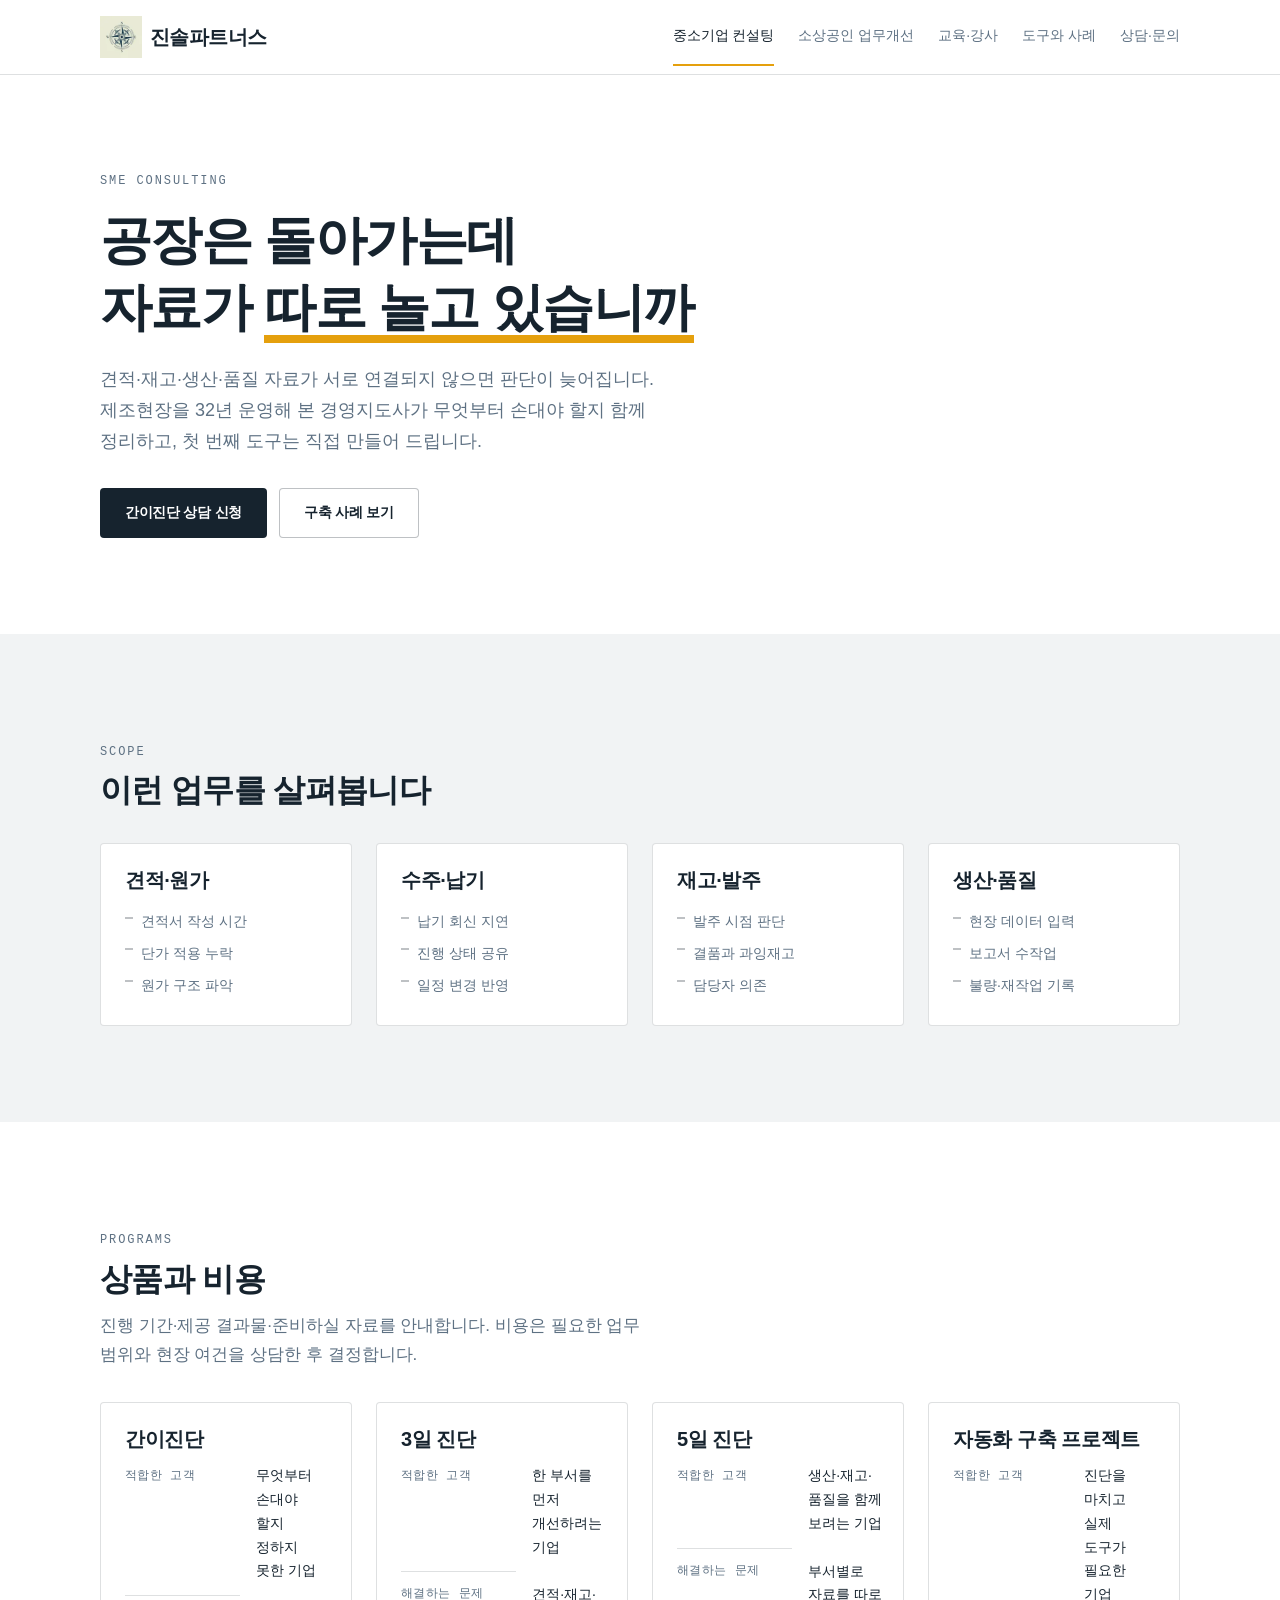
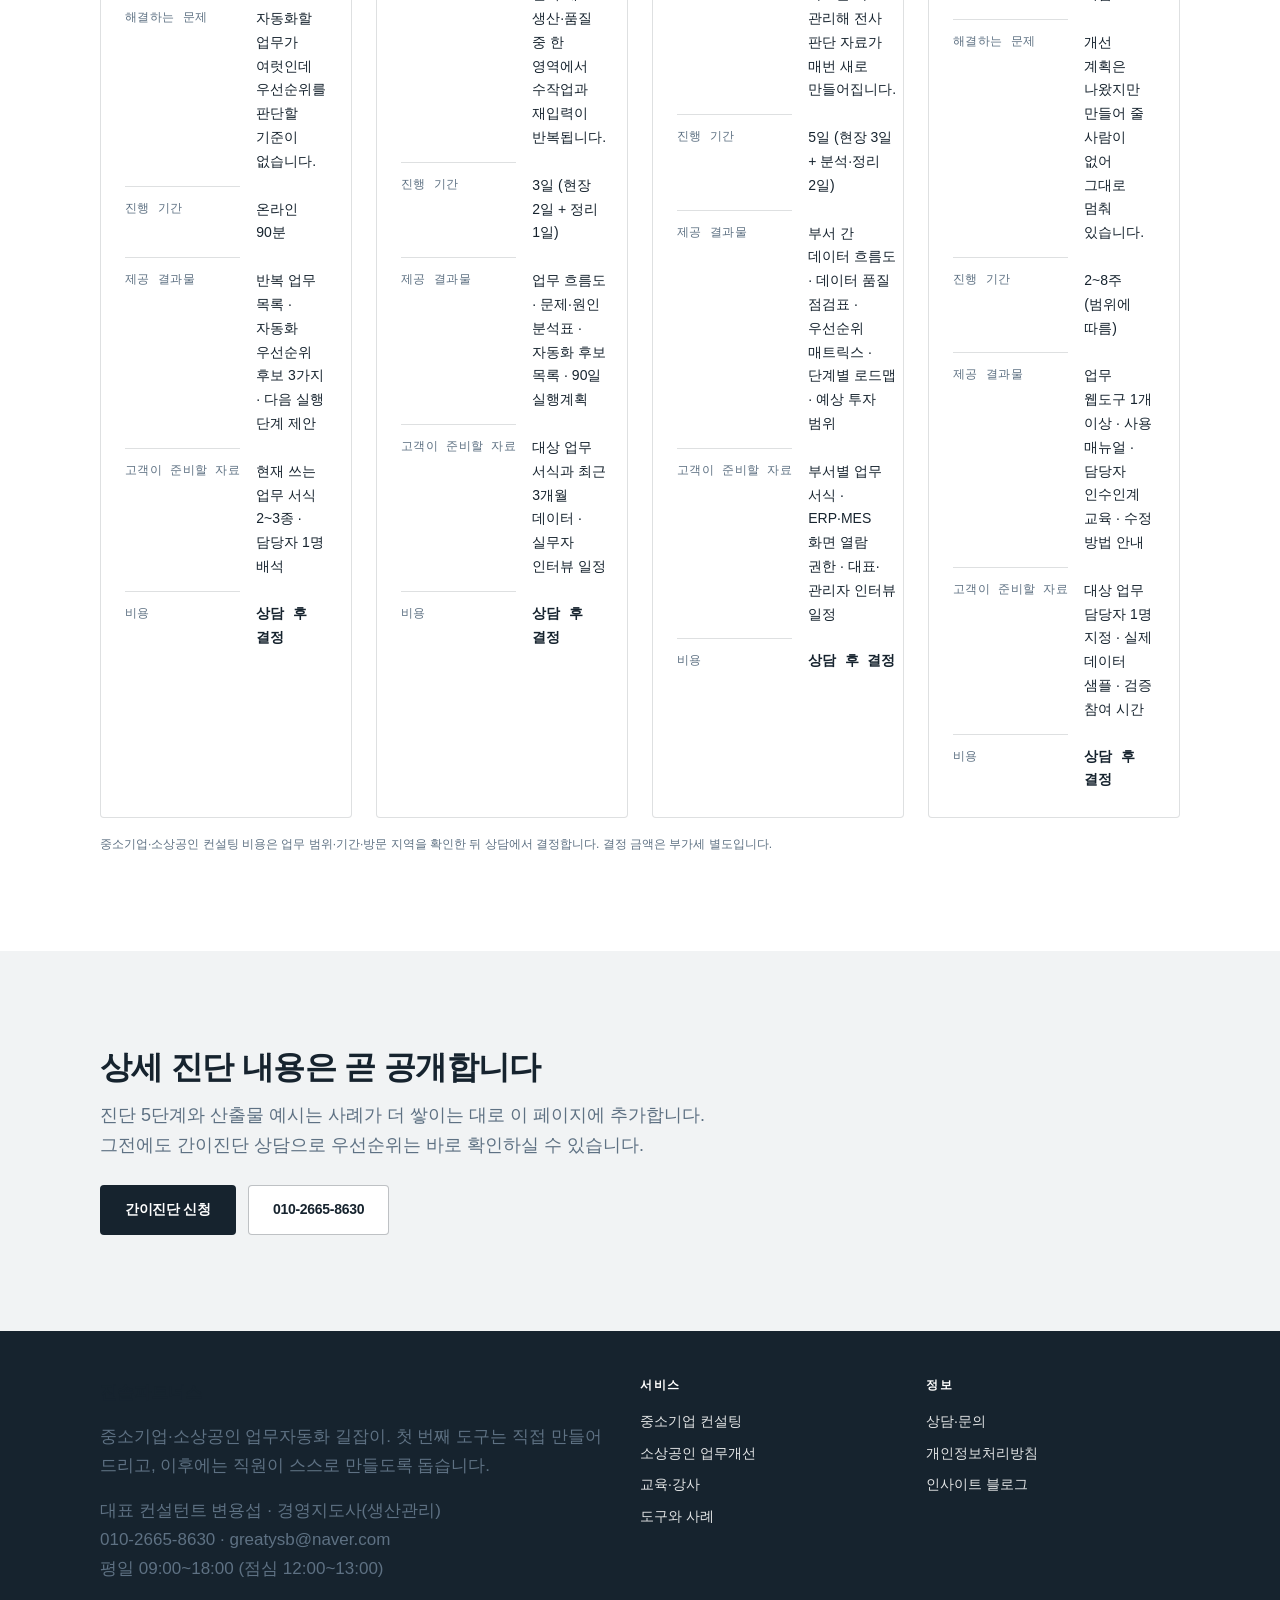
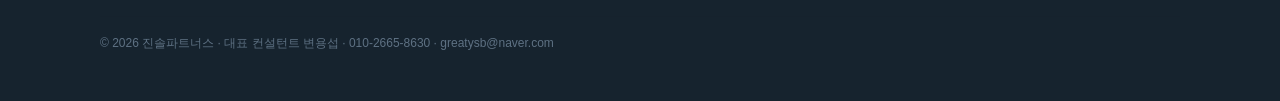
==== commit 9fc26b3d: "feat: apply compass branding across site" ====
--- a/consulting/index.html
+++ b/consulting/index.html
@@ -24,7 +24,7 @@
 
 <header class="site-header">
   <div class="wrap">
-    <a class="site-header__brand" href="/"><svg viewBox="0 0 64 64" aria-hidden="true" fill="currentColor"><path d="M32 2 L38.36 25.64 L62 32 L38.36 38.36 L32 62 L25.64 38.36 L2 32 L25.64 25.64 Z"/></svg><span class="site-header__name">진솔파트너스</span></a>
+    <a class="site-header__brand" href="/" aria-label="진솔파트너스 홈"><img class="site-header__compass" src="/assets/images/compass-brand.webp" width="96" height="96" alt=""><span class="site-header__name">진솔파트너스</span></a>
     <nav class="nav" aria-label="주요 메뉴"><ul>
       <li><a href="/consulting/" aria-current="page">중소기업 컨설팅</a></li>
       <li><a href="/small-business/">소상공인 업무개선</a></li>
--- a/assets/css/components.css
+++ b/assets/css/components.css
@@ -12,9 +12,15 @@
 }
 .site-header .wrap{ display:flex; align-items:center; justify-content:space-between; gap:var(--s4); }
 .site-header__brand{ display:flex; align-items:center; gap:var(--s2); padding-block:var(--s4); }
-.site-header__brand svg{ width:26px; height:26px; color:var(--ink); }
-.site-header__name{ font-weight:800; letter-spacing:-.03em; font-size:17px; }
+.site-header__compass{ display:block; width:42px; height:42px; object-fit:contain; }
+.site-header__name{ font-weight:800; letter-spacing:-.03em; font-size:20px; }
 .site-header.is-compact .site-header__brand{ padding-block:var(--s3); }
+.site-header.is-compact .site-header__compass{ width:36px; height:36px; }
+@media (max-width:639px){
+  .site-header__compass{ width:36px; height:36px; }
+  .site-header__name{ font-size:18px; }
+  .site-header.is-compact .site-header__compass{ width:32px; height:32px; }
+}
 
 .nav{ display:none; }
 .nav ul{ display:flex; gap:var(--s5); }
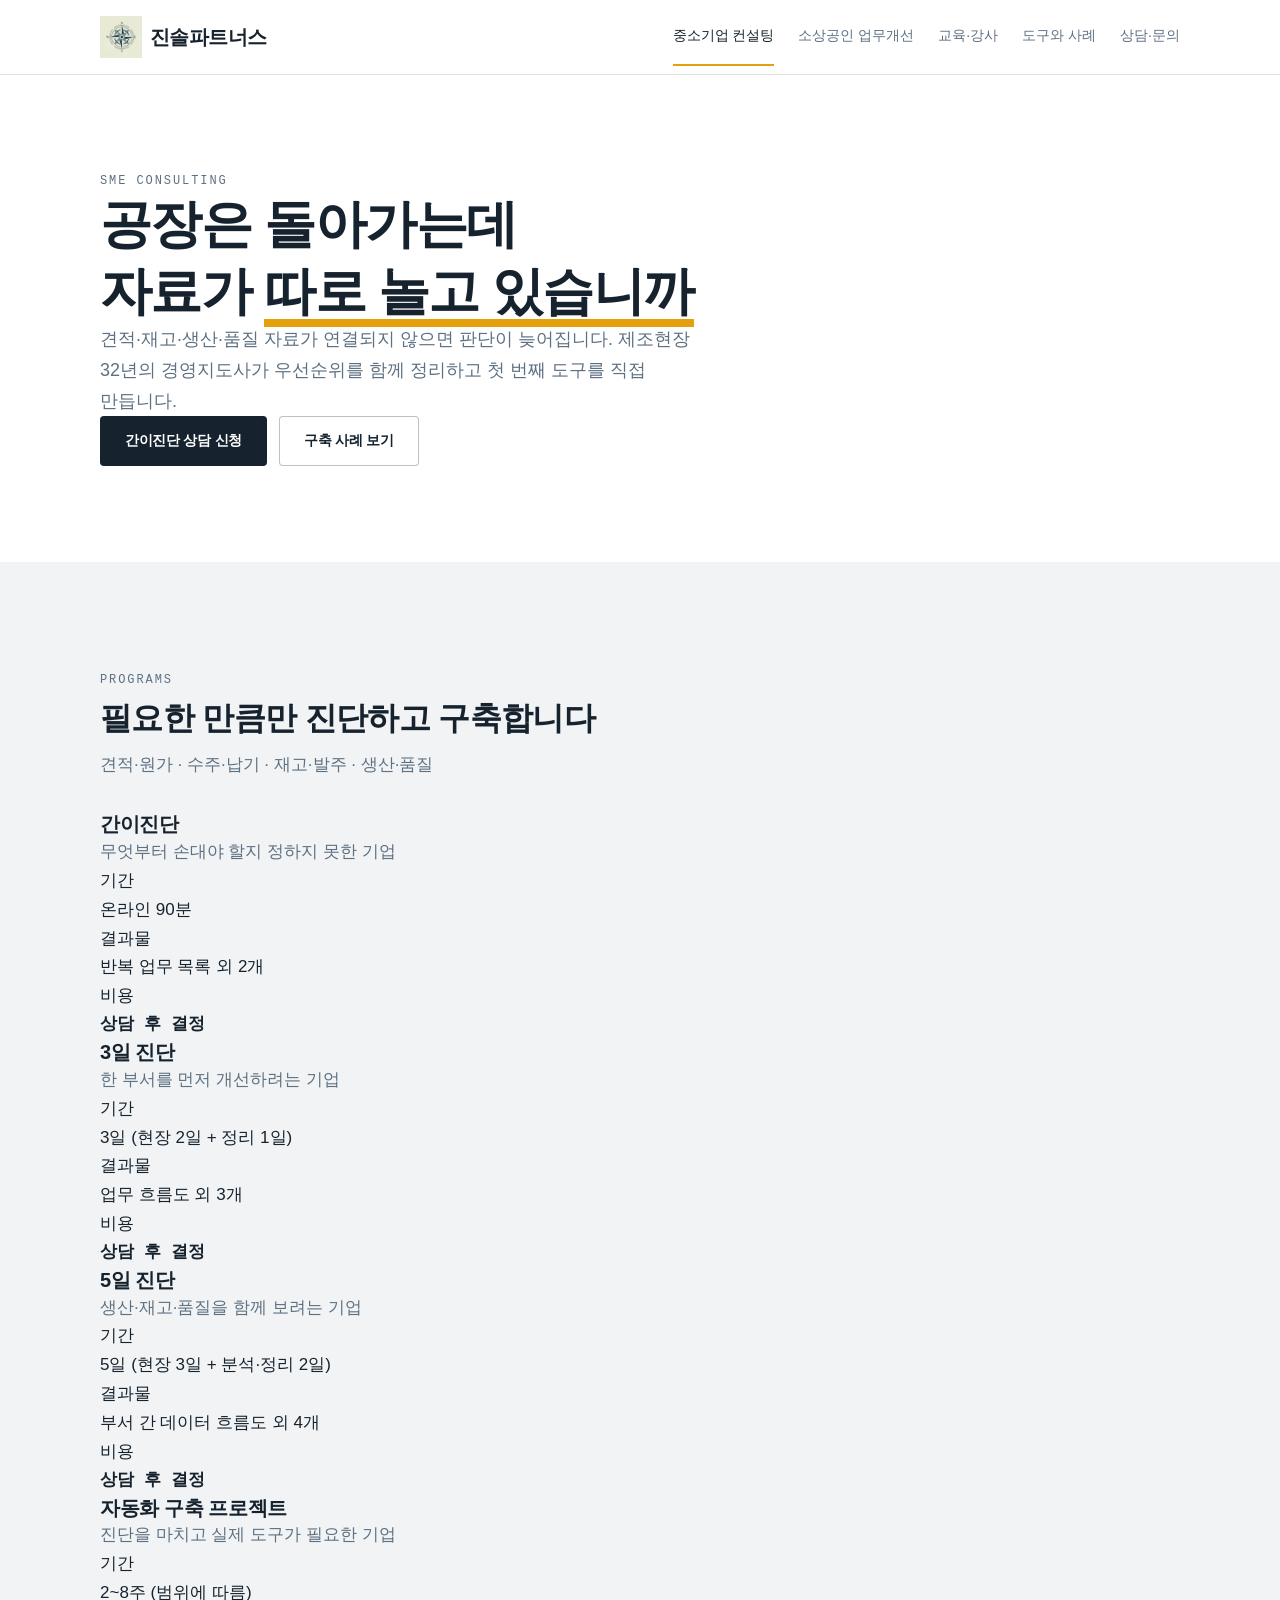
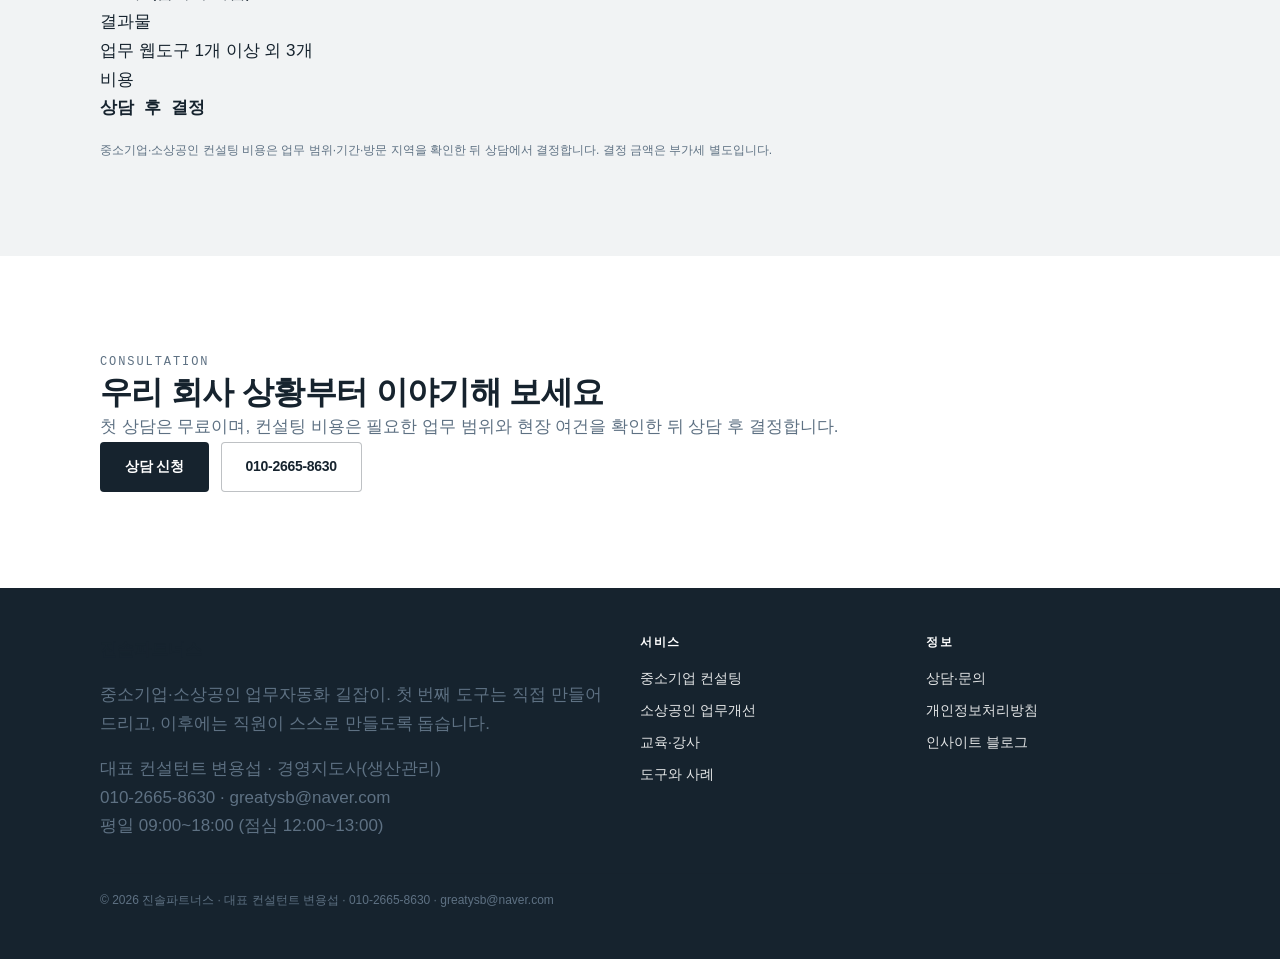
==== commit 7a2c7841: "refactor: simplify consulting service pages" ====
--- a/consulting/index.html
+++ b/consulting/index.html
@@ -17,7 +17,7 @@
 <link rel="stylesheet" href="/assets/css/tokens.css">
 <link rel="stylesheet" href="/assets/css/base.css">
 <link rel="stylesheet" href="/assets/css/components.css">
-
+<link rel="stylesheet" href="/assets/css/pages/details.css">
 </head>
 <body>
 <a class="skip" href="#main">본문으로 건너뛰기</a>
@@ -44,50 +44,38 @@
 </header>
 
 <main id="main">
-  <section class="section">
+  <section class="section detail-hero">
     <div class="wrap">
       <p class="sec-head__eyebrow">SME Consulting</p>
-      <h1 style="margin-top:var(--s4)">공장은 돌아가는데<br>자료가 <span class="hl">따로 놀고 있습니까</span></h1>
-      <p class="lead" style="margin-top:var(--s5)">견적·재고·생산·품질 자료가 서로 연결되지 않으면 판단이 늦어집니다. 제조현장을 32년 운영해 본 경영지도사가 무엇부터 손대야 할지 함께 정리하고, 첫 번째 도구는 직접 만들어 드립니다.</p>
-      <div class="btn-row" style="margin-top:var(--s6)">
+      <h1>공장은 돌아가는데<br>자료가 <span class="hl">따로 놀고 있습니까</span></h1>
+      <p class="lead">견적·재고·생산·품질 자료가 연결되지 않으면 판단이 늦어집니다. 제조현장 32년의 경영지도사가 우선순위를 함께 정리하고 첫 번째 도구를 직접 만듭니다.</p>
+      <div class="btn-row">
         <a class="btn btn--primary" href="/contact/#consulting">간이진단 상담 신청</a>
         <a class="btn btn--secondary" href="/tools/">구축 사례 보기</a>
       </div>
     </div>
   </section>
 
-  <section class="section section--paper">
+  <section class="section section--paper" id="programs">
     <div class="wrap">
       <div class="sec-head">
-        <p class="sec-head__eyebrow">Scope</p>
-        <h2>이런 업무를 살펴봅니다</h2>
+        <p class="sec-head__eyebrow">Programs</p>
+        <h2>필요한 만큼만 진단하고 구축합니다</h2>
+        <p class="scope-line">견적·원가 · 수주·납기 · 재고·발주 · 생산·품질</p>
       </div>
-      <div class="grid">
-        <article class="card"><h3>견적·원가</h3><ul class="dash"><li>견적서 작성 시간</li><li>단가 적용 누락</li><li>원가 구조 파악</li></ul></article>
-        <article class="card"><h3>수주·납기</h3><ul class="dash"><li>납기 회신 지연</li><li>진행 상태 공유</li><li>일정 변경 반영</li></ul></article>
-        <article class="card"><h3>재고·발주</h3><ul class="dash"><li>발주 시점 판단</li><li>결품과 과잉재고</li><li>담당자 의존</li></ul></article>
-        <article class="card"><h3>생산·품질</h3><ul class="dash"><li>현장 데이터 입력</li><li>보고서 수작업</li><li>불량·재작업 기록</li></ul></article>
-      </div>
+      <div data-render="services" data-track="consulting" data-layout="summary" data-label="컨설팅 상품"><p class="lead">컨설팅 상품을 불러오는 중입니다.</p></div>
     </div>
   </section>
 
   <section class="section">
-    <div class="wrap">
-      <div class="sec-head">
-        <p class="sec-head__eyebrow">Programs</p>
-        <h2>상품과 비용</h2>
-        <p>진행 기간·제공 결과물·준비하실 자료를 안내합니다. 비용은 필요한 업무 범위와 현장 여건을 상담한 후 결정합니다.</p>
+    <div class="wrap compact-cta">
+      <div>
+        <p class="sec-head__eyebrow">Consultation</p>
+        <h2>우리 회사 상황부터 이야기해 보세요</h2>
+        <p>첫 상담은 무료이며, 컨설팅 비용은 필요한 업무 범위와 현장 여건을 확인한 뒤 상담 후 결정합니다.</p>
       </div>
-      <div data-render="services" data-track="consulting" data-label="컨설팅 상품"><p class="lead">상품 정보를 불러오는 중입니다.</p></div>
-    </div>
-  </section>
-
-  <section class="section section--paper">
-    <div class="wrap">
-      <h2>상세 진단 내용은 곧 공개합니다</h2>
-      <p class="lead" style="margin-top:var(--s3)">진단 5단계와 산출물 예시는 사례가 더 쌓이는 대로 이 페이지에 추가합니다. 그전에도 간이진단 상담으로 우선순위는 바로 확인하실 수 있습니다.</p>
-      <div class="btn-row" style="margin-top:var(--s5)">
-        <a class="btn btn--primary" href="/contact/#consulting">간이진단 신청</a>
+      <div class="btn-row">
+        <a class="btn btn--primary" href="/contact/#consulting">상담 신청</a>
         <a class="btn btn--secondary" href="tel:01026658630">010-2665-8630</a>
       </div>
     </div>
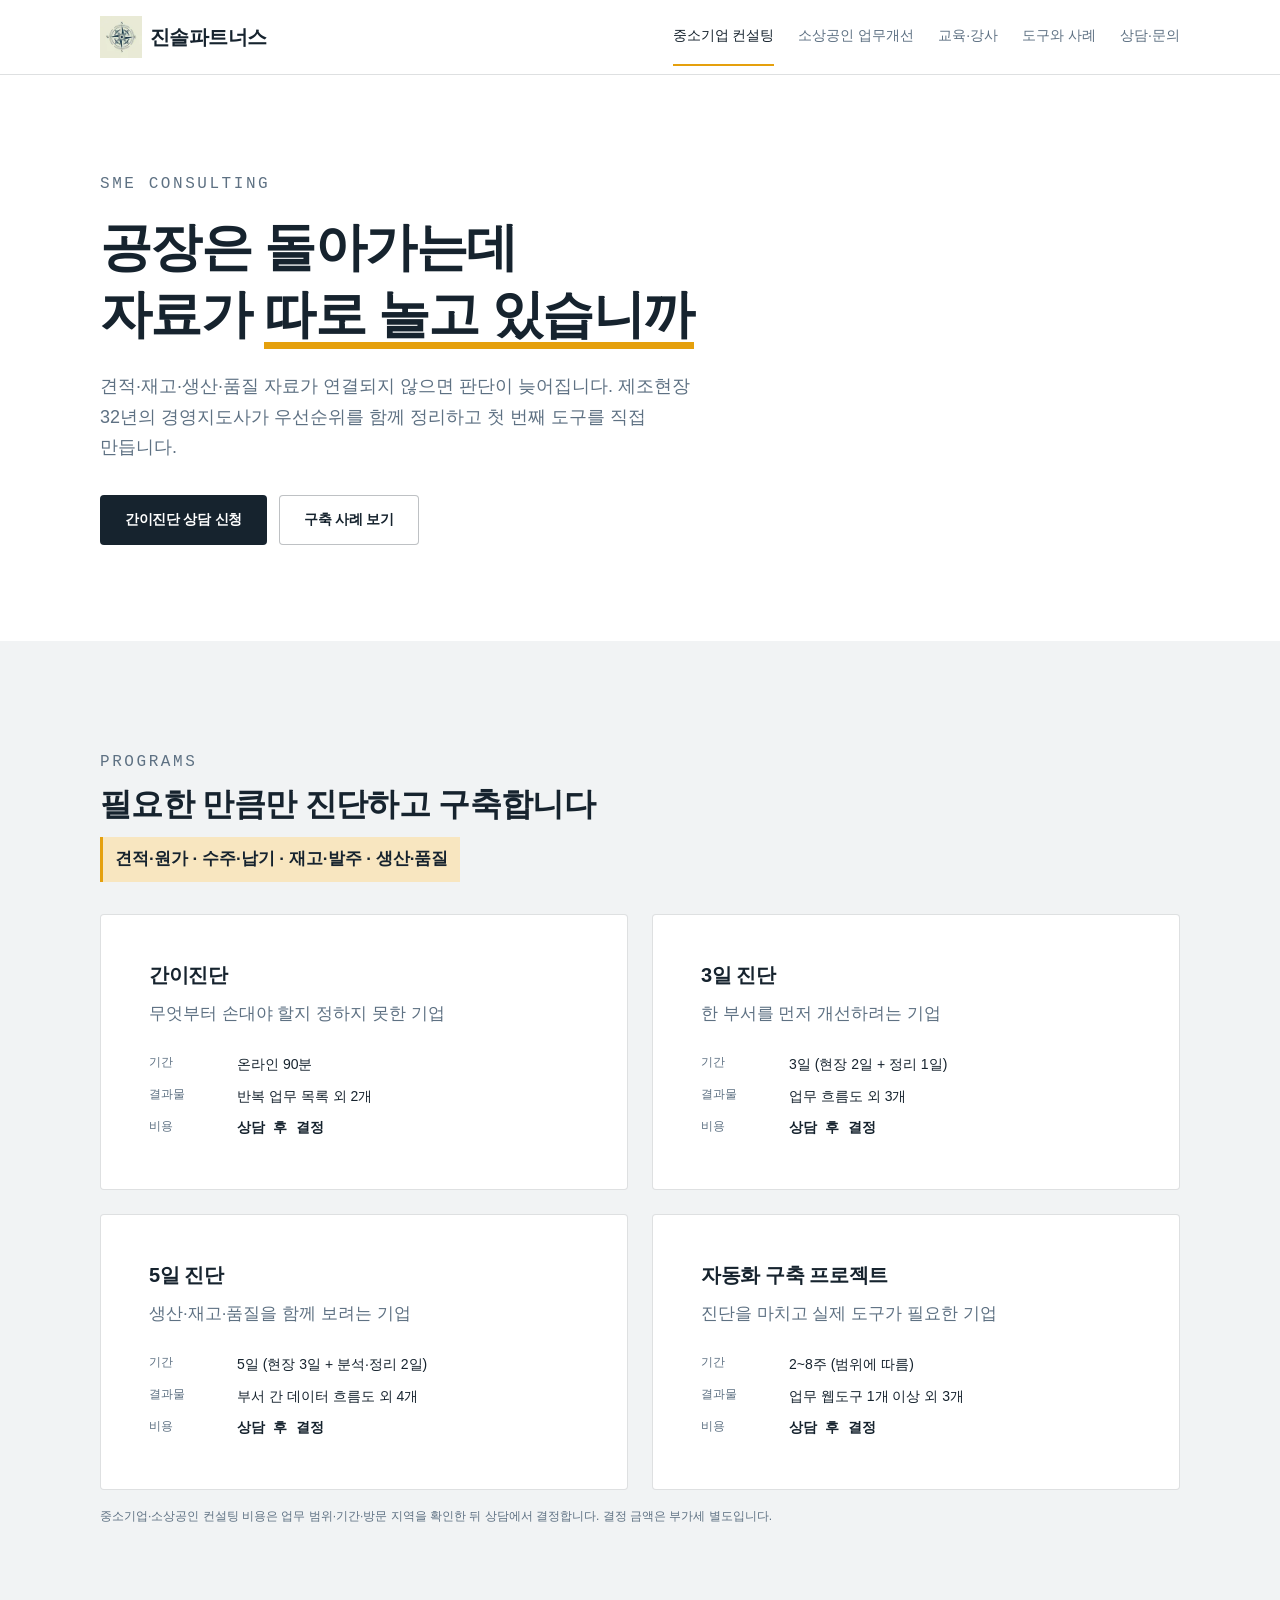
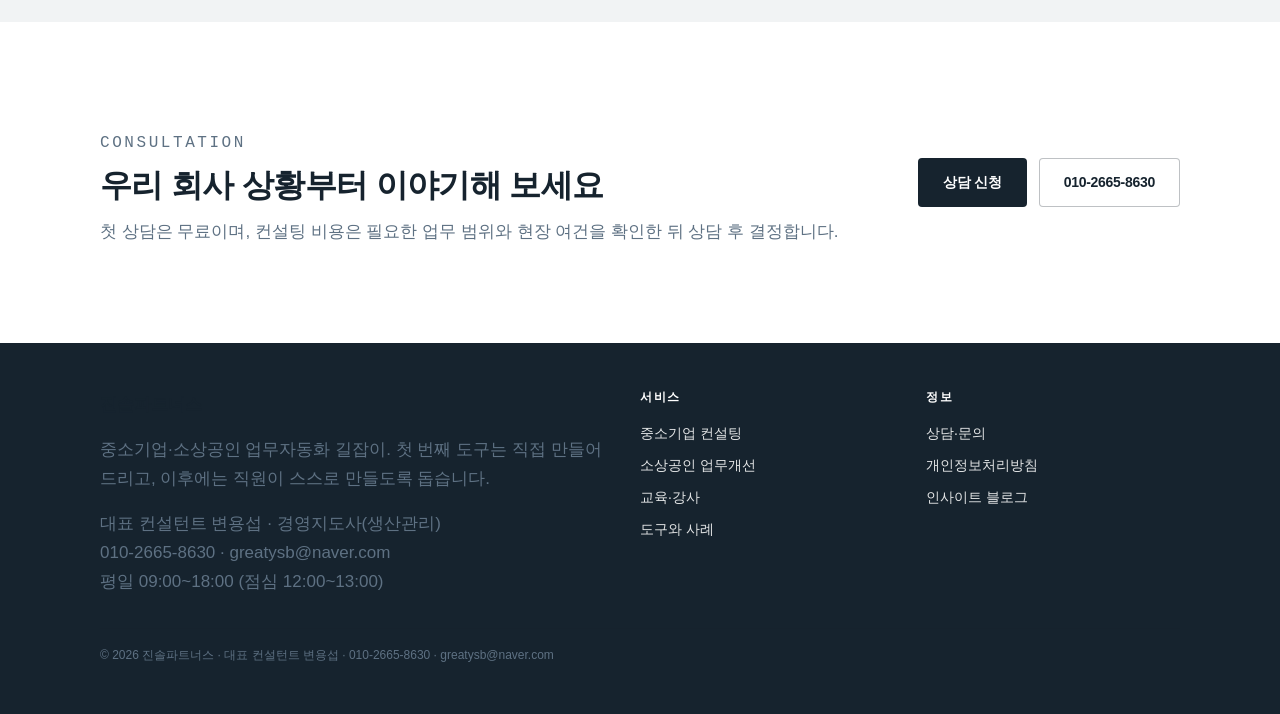
==== commit 137f4af9: "fix: version static assets to prevent stale layouts" ====
--- a/consulting/index.html
+++ b/consulting/index.html
@@ -14,10 +14,10 @@
 <meta property="og:site_name" content="진솔파트너스 TrueNorth Solution">
 <link rel="icon" href="/favicon.svg" type="image/svg+xml">
 <link rel="apple-touch-icon" href="/apple-touch-icon.png">
-<link rel="stylesheet" href="/assets/css/tokens.css">
-<link rel="stylesheet" href="/assets/css/base.css">
-<link rel="stylesheet" href="/assets/css/components.css">
-<link rel="stylesheet" href="/assets/css/pages/details.css">
+<link rel="stylesheet" href="/assets/css/tokens.css?v=65aa0332">
+<link rel="stylesheet" href="/assets/css/base.css?v=6e68f2ec">
+<link rel="stylesheet" href="/assets/css/components.css?v=6dbdd5f9">
+<link rel="stylesheet" href="/assets/css/pages/details.css?v=19d79bfc">
 </head>
 <body>
 <a class="skip" href="#main">본문으로 건너뛰기</a>
@@ -111,7 +111,7 @@
   <a href="/contact/#consulting"><svg viewBox="0 0 24 24" fill="none" stroke="currentColor" stroke-width="2" aria-hidden="true"><path d="M21 12a8 8 0 01-8 8H7l-4 3V12a8 8 0 018-8h2a8 8 0 018 8z"/></svg>진단 신청</a>
 </div>
 
-<script src="/assets/js/nav.js" defer></script>
-<script src="/assets/js/data.js" defer></script>
+<script src="/assets/js/nav.js?v=88731470" defer></script>
+<script src="/assets/js/data.js?v=615c8e93" defer></script>
 </body>
 </html>
--- a/assets/css/tokens.css
+++ b/assets/css/tokens.css
@@ -41,6 +41,7 @@
   --fs-h3:    clamp(17px, 2.2vw, 20px);
   --fs-body:  clamp(15px, 1.7vw, 17px);
   --fs-small: 14px;
+  --fs-label: clamp(14px, 1.4vw, 16px);
   --fs-micro: 12px;
 
   --lh-tight: 1.28;
--- a/assets/css/components.css
+++ b/assets/css/components.css
@@ -62,7 +62,7 @@
 /* ── 섹션 헤더 ── */
 .sec-head{ margin-bottom:var(--s6); }
 .sec-head__eyebrow{
-  font-family:var(--font-mono); font-size:var(--fs-micro);
+  font-family:var(--font-mono); font-size:var(--fs-label);
   letter-spacing:.16em; color:var(--steel); text-transform:uppercase;
 }
 .sec-head h2{ margin-top:var(--s2); }
@@ -79,7 +79,7 @@
 .card--fill{ background:var(--ink); color:var(--on-ink); border-color:var(--ink); }
 .card--fill h3,.card--fill strong{ color:var(--white); }
 .card--fill p{ color:var(--on-ink); }
-.card__no{ font-family:var(--font-mono); font-size:var(--fs-micro); letter-spacing:.12em; color:var(--steel); }
+.card__no{ font-family:var(--font-mono); font-size:var(--fs-label); letter-spacing:.12em; color:var(--steel); }
 .card--fill .card__no{ color:var(--signal); }
 .card__link{ margin-top:auto; align-self:flex-start; display:inline-flex; align-items:center;
   min-height:var(--tap); font-size:var(--fs-small); font-weight:700; color:var(--ink);
--- a/assets/css/pages/details.css
+++ b/assets/css/pages/details.css
@@ -0,0 +1,127 @@
+/* details.css — 서비스·교육·사례·문의 상세 페이지 */
+
+.detail-hero h1{ margin-top:var(--s4); }
+.detail-hero .lead{ margin-top:var(--s5); }
+.detail-hero .btn-row{ margin-top:var(--s6); }
+
+.scope-line{
+  width:fit-content;
+  padding:var(--s2) var(--s3);
+  color:var(--ink);
+  background:var(--mark);
+  border-left:3px solid var(--signal);
+  font-weight:700;
+}
+
+.summary-grid,
+.course-summary-grid,
+.contact-type-grid{
+  display:grid;
+  gap:var(--s5);
+}
+
+.summary-card,
+.course-summary,
+.contact-type,
+.partner-summary{
+  padding:clamp(var(--s5),4vw,var(--s7));
+  border:1px solid var(--line);
+  border-radius:var(--radius);
+  background:var(--white);
+}
+
+.summary-card{ display:flex; flex-direction:column; }
+.summary-card > p{ margin-top:var(--s3); }
+.summary-meta{
+  display:grid;
+  grid-template-columns:minmax(72px,auto) 1fr;
+  gap:var(--s2) var(--s4);
+  margin-top:var(--s5);
+}
+.summary-meta dt{ color:var(--steel); font-family:var(--font-mono); font-size:var(--fs-micro); }
+.summary-meta dd{ margin:0; color:var(--ink); font-size:var(--fs-small); }
+
+.process-inline{ display:grid; gap:var(--s4); }
+.process-inline li{ padding:var(--s4) 0; border-top:2px solid var(--line-firm); }
+.process-inline li:first-child{ border-top-color:var(--signal); }
+.process-inline strong,.process-inline span{ display:block; }
+.process-inline span{ margin-top:var(--s2); color:var(--steel); font-size:var(--fs-small); }
+
+.compact-cta{ display:grid; align-items:center; gap:var(--s6); }
+.compact-cta h2{ margin-top:var(--s2); }
+.compact-cta p{ margin-top:var(--s3); }
+.compact-cta--plain{ margin-top:var(--s7); padding-top:var(--s5); border-top:1px solid var(--line); }
+
+.course-summary{ border-top:3px solid var(--ink); }
+.course-summary__hours{
+  display:inline-block;
+  padding-bottom:var(--s1);
+  color:var(--ink);
+  border-bottom:2px solid var(--signal);
+  font-size:var(--fs-label);
+}
+.course-summary h3{ margin-top:var(--s4); }
+.course-summary p{ margin-top:var(--s3); font-size:var(--fs-small); }
+.course-summary p strong{ display:block; margin-bottom:var(--s1); }
+
+.partner-block{ margin-top:var(--s8); }
+.partner-summary{ display:grid; gap:var(--s5); }
+.partner-summary h3{ margin-top:var(--s2); }
+.partner-summary > div > p:not(.sec-head__eyebrow){ margin-top:var(--s3); }
+.partner-summary__rows{ display:grid; gap:0; border-top:1px solid var(--line); }
+.partner-summary__rows p{
+  display:grid;
+  gap:var(--s1);
+  padding:var(--s3) 0;
+  border-bottom:1px solid var(--line);
+}
+.partner-summary__rows span{ color:var(--steel); font-size:var(--fs-small); }
+.resource-link{ margin-top:var(--s5); }
+
+.case-detail-list{ display:grid; gap:var(--s9); }
+.case-detail{ display:grid; align-items:start; gap:var(--s6); }
+.case-detail__number{
+  display:inline-block;
+  padding-bottom:var(--s1);
+  color:var(--ink);
+  border-bottom:2px solid var(--signal);
+  font-size:var(--fs-label);
+  letter-spacing:.16em;
+}
+.case-detail h3{ margin-top:var(--s3); font-size:clamp(26px,3.2vw,38px); }
+.case-detail__media{ overflow:hidden; border:1px solid var(--line); border-radius:var(--radius); background:var(--paper); }
+.case-detail__media img{ display:block; width:100%; height:auto; }
+.case-detail__media figcaption{ padding:var(--s2) var(--s3); color:var(--steel); font-size:var(--fs-micro); }
+
+.contact-methods{ display:grid; gap:var(--s4); margin-top:var(--s7); }
+.contact-methods article{ padding:var(--s5); border:1px solid var(--line); border-radius:var(--radius); }
+.contact-methods article p{ margin-top:var(--s2); }
+.contact-type{ scroll-margin-top:96px; display:flex; flex-direction:column; align-items:flex-start; }
+.contact-type h3{ margin-top:var(--s2); }
+.contact-type > p:not(.sec-head__eyebrow){ margin-top:var(--s4); }
+.contact-type .btn{ margin-top:var(--s5); }
+
+@media (min-width:640px){
+  .process-inline{ grid-template-columns:repeat(3,minmax(0,1fr)); gap:var(--s5); }
+  .contact-methods{ grid-template-columns:repeat(2,minmax(0,1fr)); }
+}
+
+@media (min-width:768px){
+  .summary-grid,.course-summary-grid{ grid-template-columns:repeat(2,minmax(0,1fr)); }
+  .contact-type-grid{ grid-template-columns:repeat(3,minmax(0,1fr)); }
+  .compact-cta{ grid-template-columns:minmax(0,1fr) auto; }
+  .compact-cta--plain{ grid-template-columns:minmax(0,1fr) auto; }
+}
+
+@media (min-width:900px){
+  .case-detail{ grid-template-columns:minmax(0,.8fr) minmax(0,1.2fr); gap:clamp(var(--s7),7vw,var(--s9)); }
+  .case-detail:nth-child(even) .case-detail__copy{ order:2; }
+  .partner-summary{ grid-template-columns:minmax(0,.75fr) minmax(0,1.25fr); }
+  .partner-summary > p{ grid-column:1 / -1; }
+}
+
+@media (max-width:639px){
+  .summary-meta{ grid-template-columns:1fr; }
+  .summary-meta dd + dt{ margin-top:var(--s2); padding-top:var(--s3); border-top:1px solid var(--line); }
+  .partner-block{ margin-top:var(--s7); }
+}
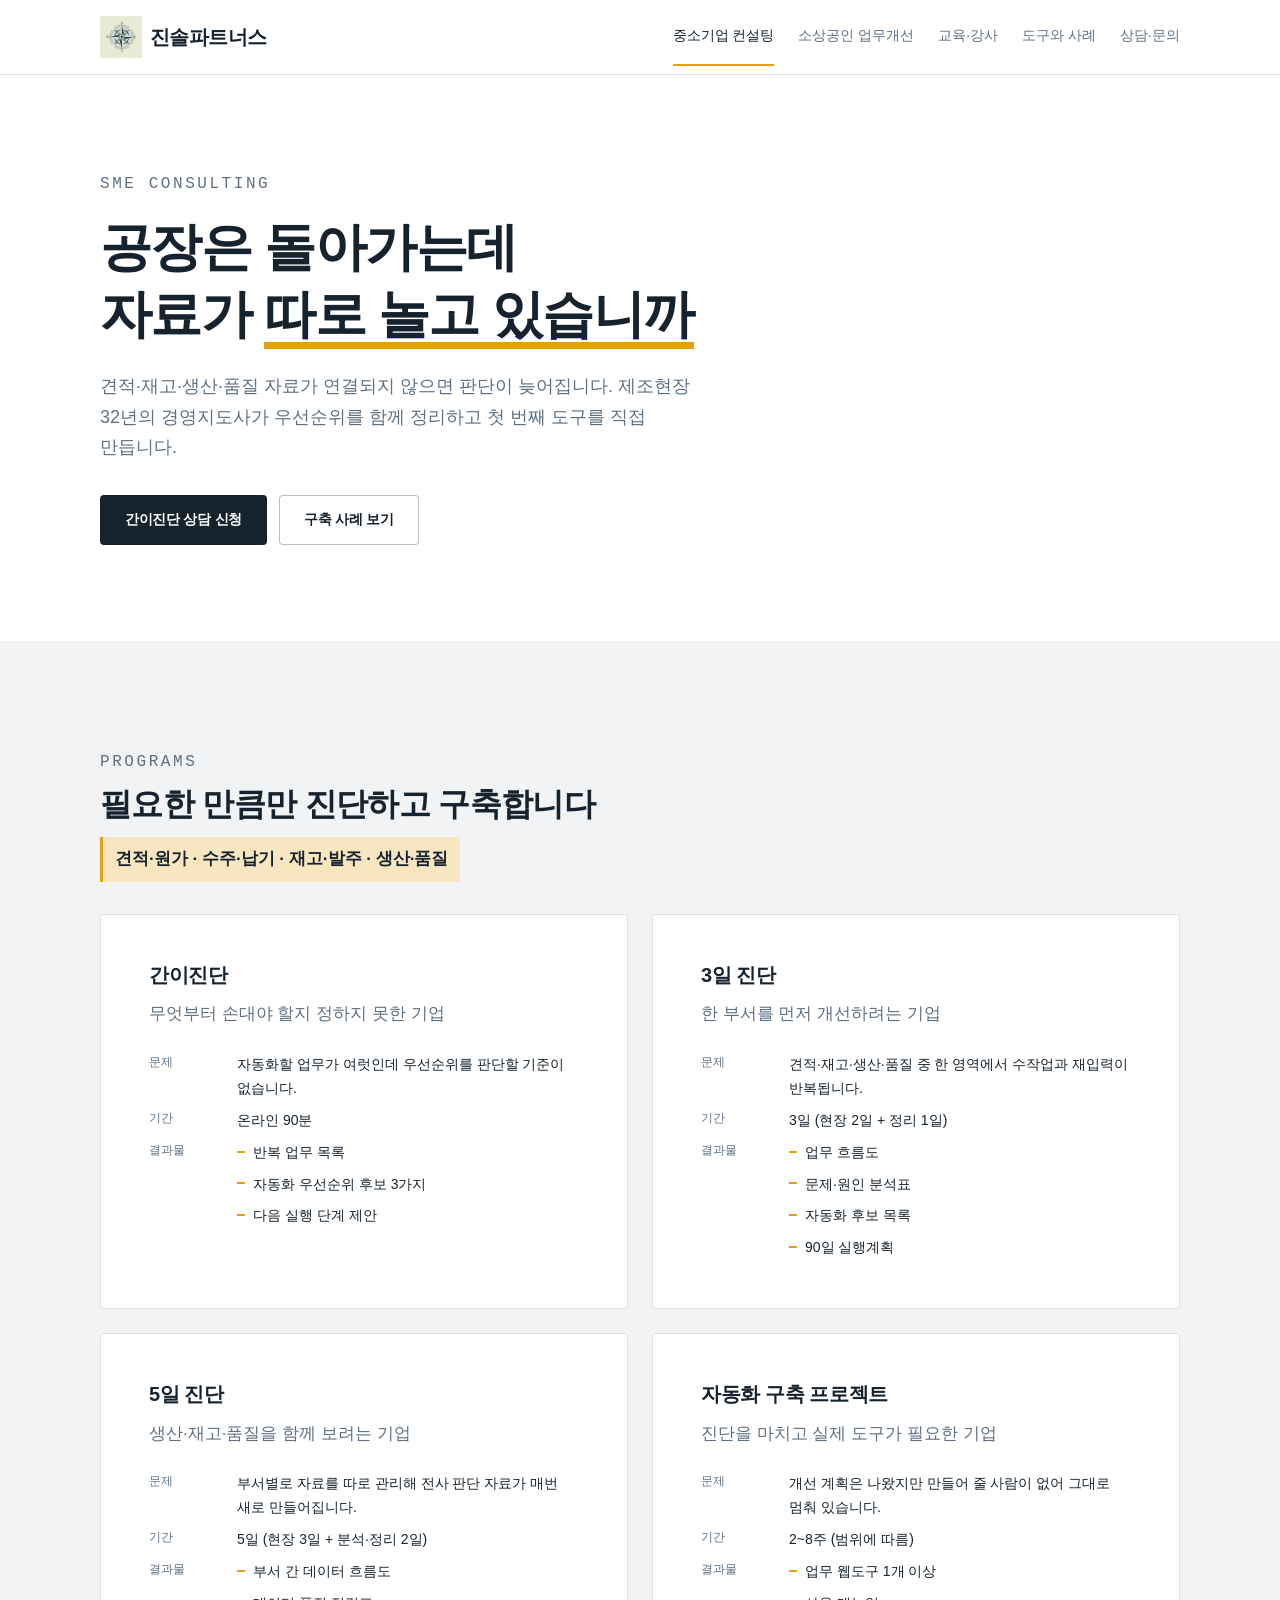
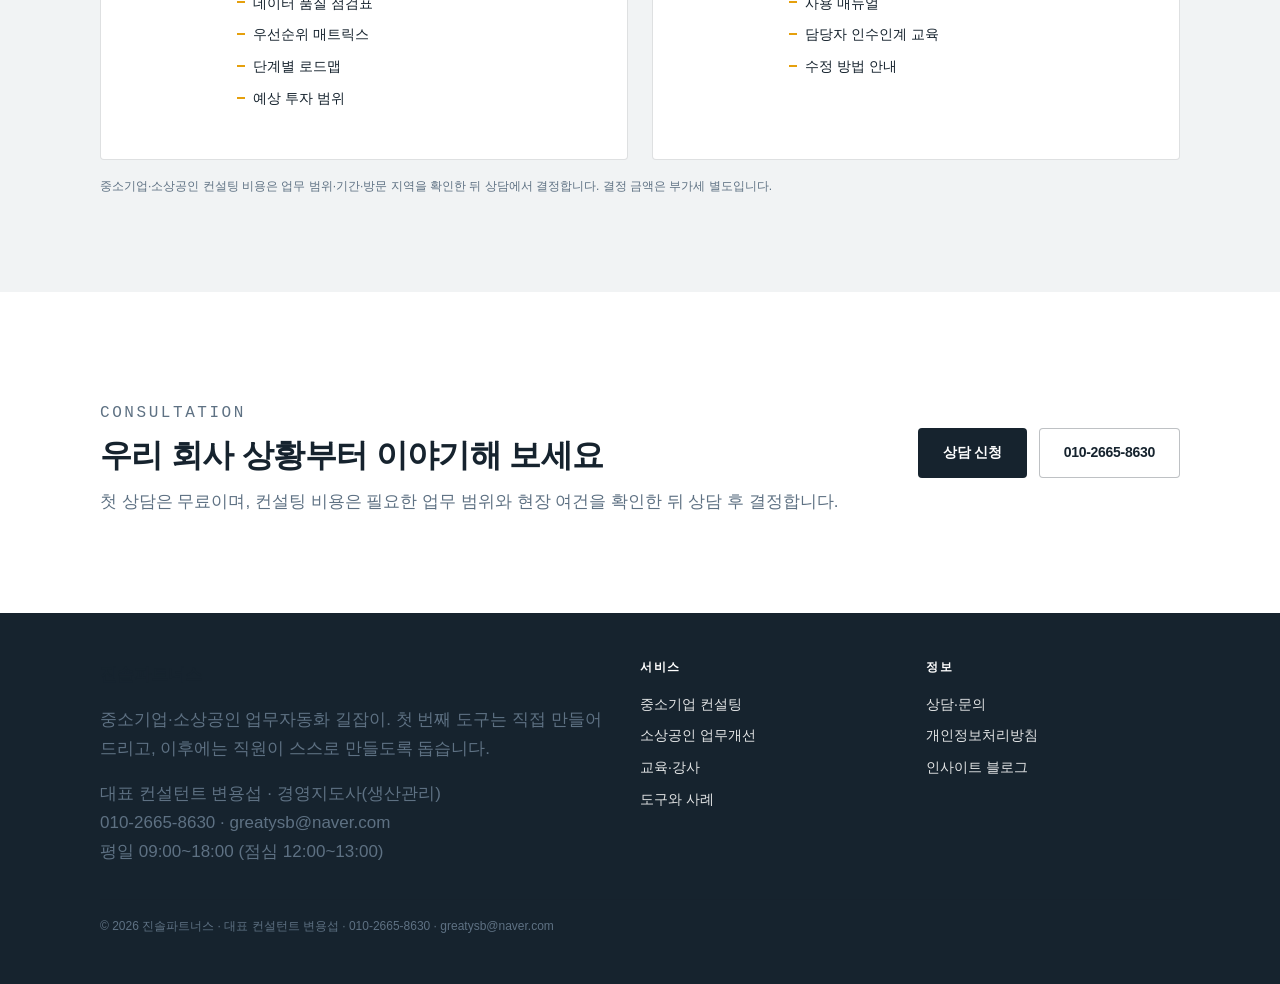
==== commit 7e48bc99: "feat: emphasize hero subheading, enrich service cards, keep mobile overlap 히어로 아래 신뢰 문구: - "AI"에 신호 " ====
--- a/consulting/index.html
+++ b/consulting/index.html
@@ -17,7 +17,7 @@
 <link rel="stylesheet" href="/assets/css/tokens.css?v=65aa0332">
 <link rel="stylesheet" href="/assets/css/base.css?v=6e68f2ec">
 <link rel="stylesheet" href="/assets/css/components.css?v=6dbdd5f9">
-<link rel="stylesheet" href="/assets/css/pages/details.css?v=19d79bfc">
+<link rel="stylesheet" href="/assets/css/pages/details.css?v=7a24e38a">
 </head>
 <body>
 <a class="skip" href="#main">본문으로 건너뛰기</a>
@@ -111,7 +111,7 @@
   <a href="/contact/#consulting"><svg viewBox="0 0 24 24" fill="none" stroke="currentColor" stroke-width="2" aria-hidden="true"><path d="M21 12a8 8 0 01-8 8H7l-4 3V12a8 8 0 018-8h2a8 8 0 018 8z"/></svg>진단 신청</a>
 </div>
 
-<script src="/assets/js/nav.js?v=88731470" defer></script>
-<script src="/assets/js/data.js?v=615c8e93" defer></script>
+<script src="/assets/js/nav.js?v=e3f0d194" defer></script>
+<script src="/assets/js/data.js?v=eb44708e" defer></script>
 </body>
 </html>
--- a/assets/css/pages/details.css
+++ b/assets/css/pages/details.css
@@ -38,8 +38,16 @@
   gap:var(--s2) var(--s4);
   margin-top:var(--s5);
 }
-.summary-meta dt{ color:var(--steel); font-family:var(--font-mono); font-size:var(--fs-micro); }
+.summary-meta dt{ color:var(--steel); font-family:var(--font-mono); font-size:var(--fs-micro); white-space:nowrap; }
 .summary-meta dd{ margin:0; color:var(--ink); font-size:var(--fs-small); }
+
+/* 결과물·학습내용처럼 여러 항목인 값 — 줄이지 않고 전부 나열합니다 */
+.meta-list{ display:grid; gap:var(--s2); }
+.meta-list li{ position:relative; padding-left:var(--s4); }
+.meta-list li::before{
+  content:''; position:absolute; left:0; top:.7em;
+  width:8px; height:2px; background:var(--signal);
+}
 
 .process-inline{ display:grid; gap:var(--s4); }
 .process-inline li{ padding:var(--s4) 0; border-top:2px solid var(--line-firm); }
@@ -61,8 +69,6 @@
   font-size:var(--fs-label);
 }
 .course-summary h3{ margin-top:var(--s4); }
-.course-summary p{ margin-top:var(--s3); font-size:var(--fs-small); }
-.course-summary p strong{ display:block; margin-bottom:var(--s1); }
 
 .partner-block{ margin-top:var(--s8); }
 .partner-summary{ display:grid; gap:var(--s5); }
